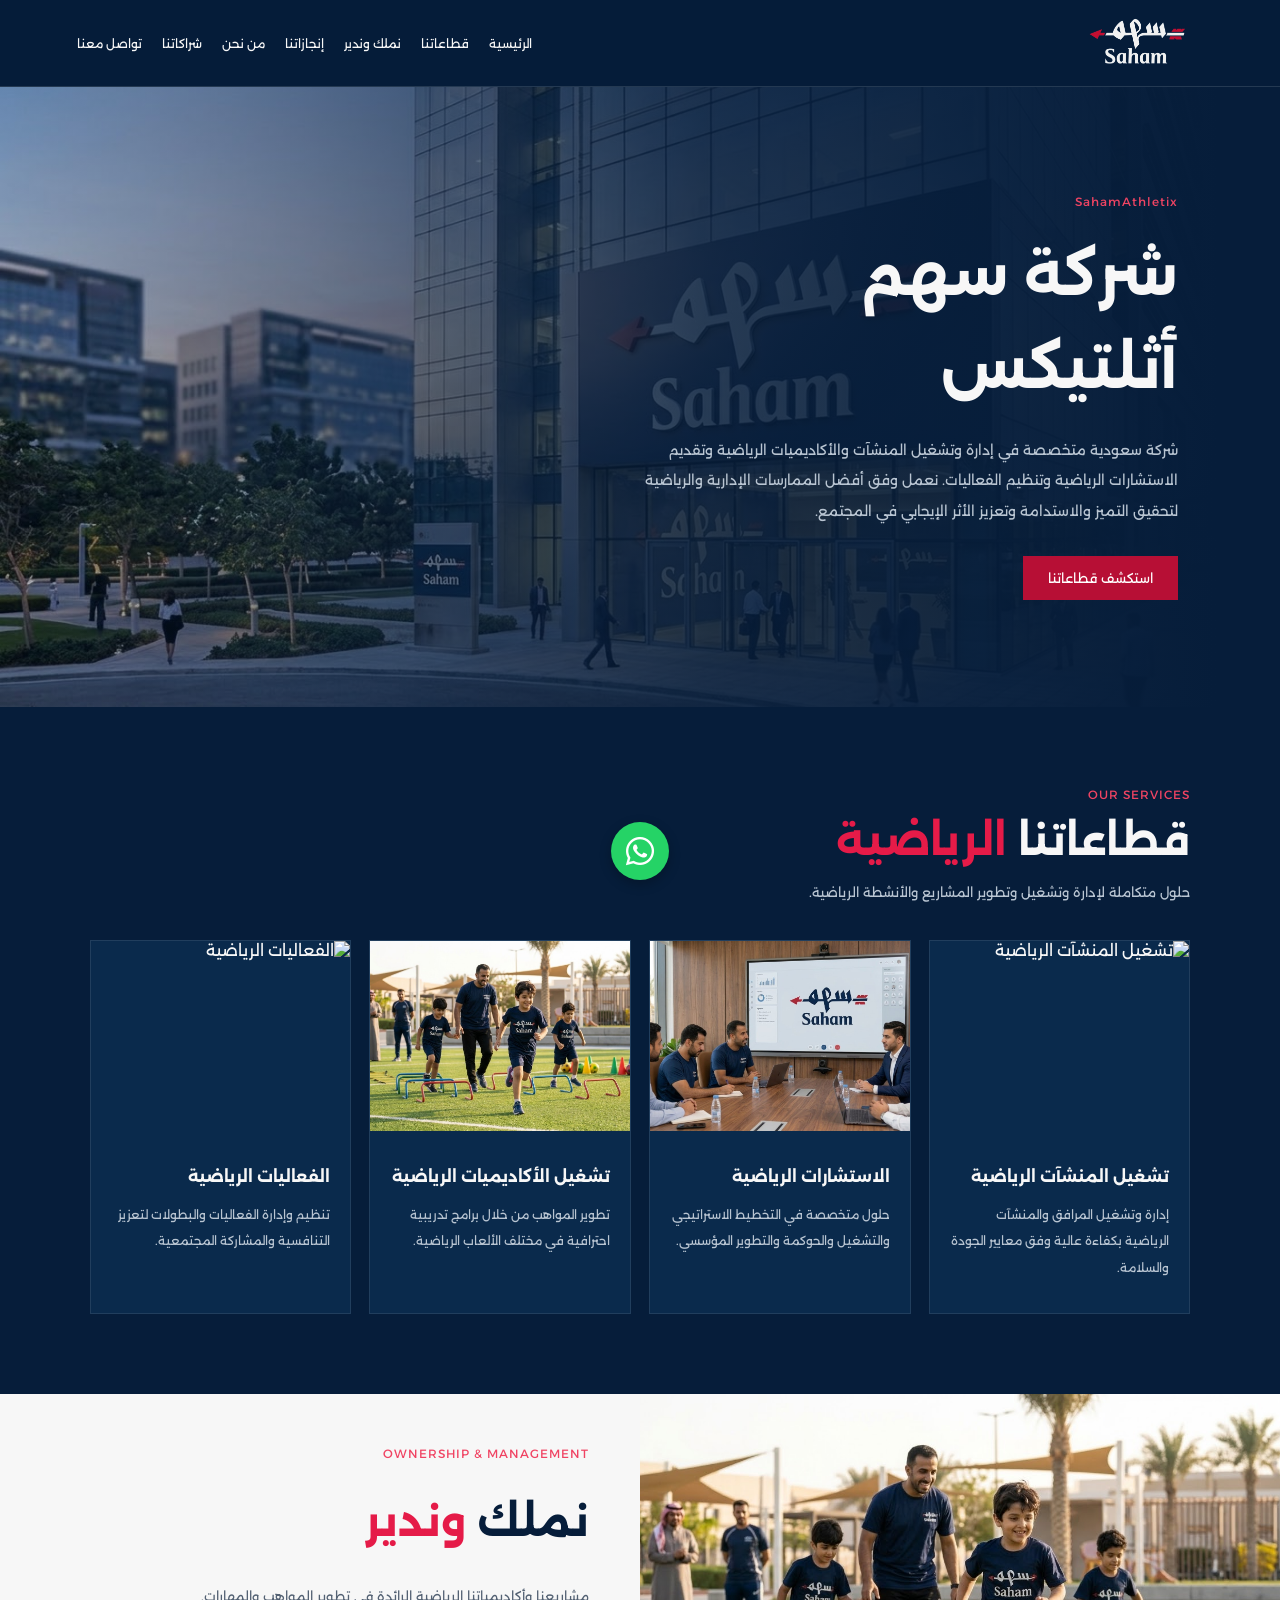
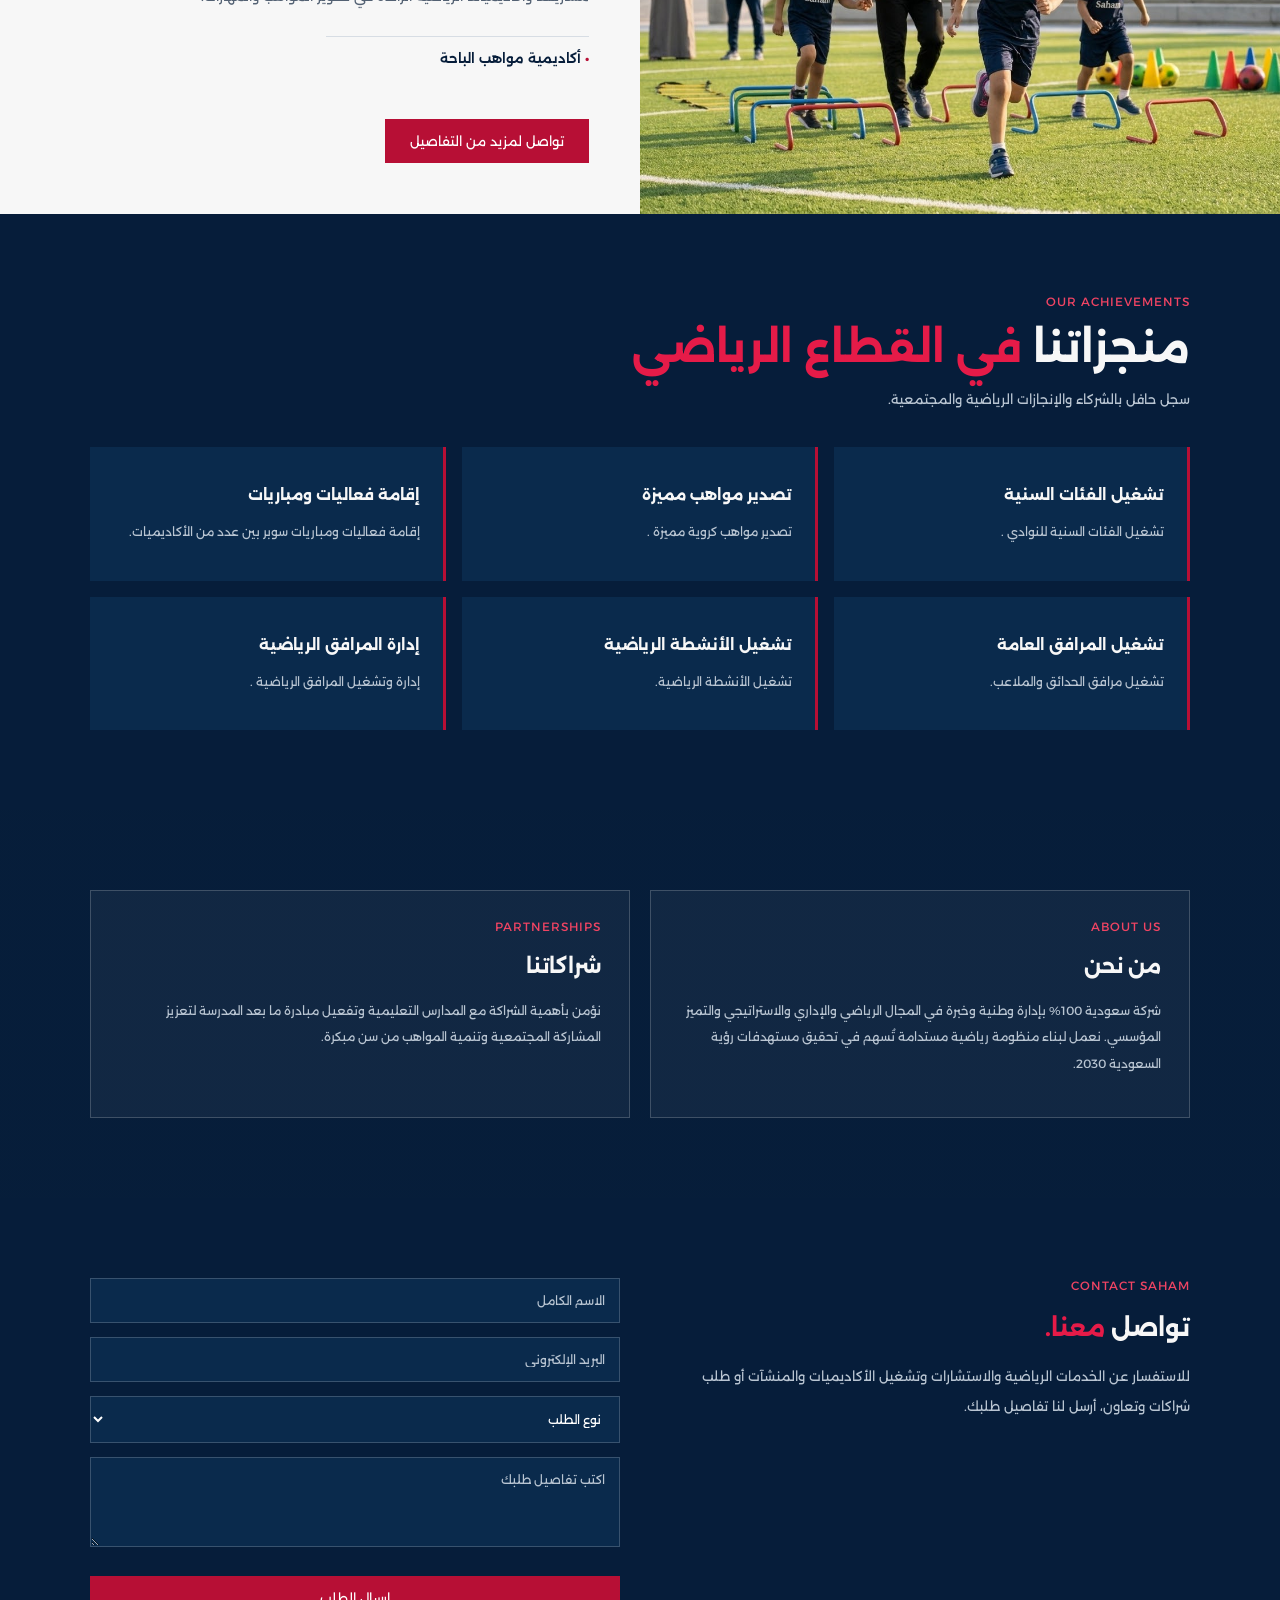
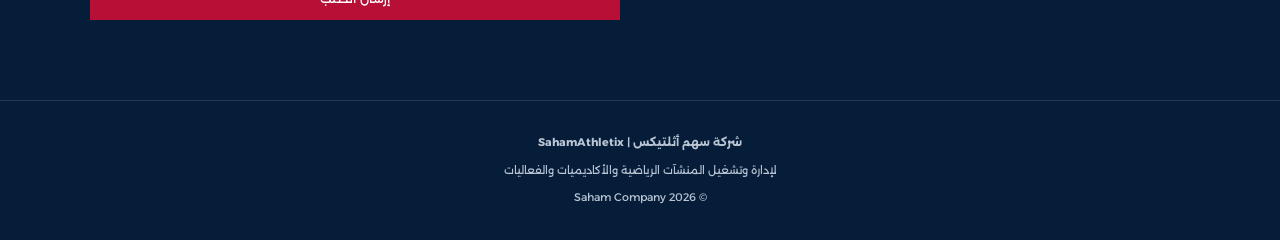
==== index.html @ 8154a392 "Update index.html" ====
<!DOCTYPE html>
<html lang="ar" dir="rtl">
<head>
<meta charset="UTF-8">
<meta name="viewport" content="width=device-width, initial-scale=1.0">
<title>شركة سهم أثلتيكس</title>
<meta name="description" content="شركة سهم أثلتيكس">
<meta property="og:title" content="شركة سهم أثلتيكس">
<meta property="og:description" content="شركة سهم أثلتيكس">
<link rel="preconnect" href="https://fonts.googleapis.com">
<link href="https://fonts.googleapis.com/css2?family=Alexandria:wght@300;400;500;600;700&display=swap" rel="stylesheet">


<style>
:root {
  --navy:#061D3A;
  --navy2:#0A2A4C;
  --burgundy:#B70F35;
  --white:#F7F7F7;
  --gray:#B9C5D2;
}
* {box-sizing:border-box}
html {scroll-behavior:smooth;scroll-padding-top:85px}
body {margin:0;background:var(--navy);color:var(--white);font-family:'Alexandria',sans-serif}
a {text-decoration:none;color:inherit}

header {
  position:sticky;top:0;z-index:100;display:flex;
  justify-content:space-between;align-items:center;
  padding:12px 6%;background:rgba(6,29,58,.96);
  backdrop-filter:blur(15px);border-bottom:1px solid #ffffff20
}
.logo {width:130px;height:58px;object-fit:contain}
nav {display:flex;gap:20px;align-items:center}
nav a {font-size:12px;transition:color .3s}
nav a:hover {color:#E51B48}
.menu {display:none;background:none;color:white;border:1px solid #ffffff40;padding:8px 12px;font-size:20px;cursor:pointer}

.hero {
  min-height:620px;
  display:flex;
  align-items:center;
  overflow:hidden;
  background:
    linear-gradient(270deg,#061D3A 5%,#061D3Ad9 45%,#061D3A40 100%),
    url('IMG_0915.jpeg') center/cover no-repeat;
}


.hero-content {max-width:760px;padding:70px 8%;animation:appear 1s ease both}
.eyebrow {color:#F04463;font-size:12px;letter-spacing:1px}
h1 {font-size:clamp(32px,5vw,58px);line-height:1.6;margin:20px 0}
h1 span,h2 span {color:#E51B48}
.hero p {color:var(--gray);max-width:620px;line-height:2.2;font-size:14px}
.button {display:inline-block;padding:13px 24px;margin-top:15px;background:var(--burgundy);color:white;border:1px solid var(--burgundy);font:inherit;font-size:13px;cursor:pointer;transition:.3s}
.button:hover {background:transparent;transform:translateY(-3px)}

.section {padding:80px 7%;scroll-margin-top:80px}
.section-title {margin-bottom:35px}
.section-title h2 {font-size:clamp(27px,4vw,42px);margin:12px 0}
.section-title p {color:var(--gray);font-size:13px;line-height:2}

.services {display:grid;grid-template-columns:repeat(4,minmax(0,1fr));gap:18px}
.card {background:var(--navy2);border:1px solid #ffffff18;overflow:hidden;transition:.3s}
.card:hover {transform:translateY(-6px);border-color:var(--burgundy)}
.card img {width:100%;height:190px;object-fit:cover;display:block}
.card-content {padding:20px}
.card h3 {font-size:16px}
.card p,.equipment p,.event p {font-size:12px;line-height:2.2;color:var(--gray)}

.academy {display:grid;grid-template-columns:1fr 1fr;background:#F7F7F7;color:var(--navy)}
.academy>img {width:100%;height:100%;min-height:420px;object-fit:cover}
.academy-content {padding:50px 8%;align-self:center}
.academy-content h2 {font-size:clamp(28px,4vw,42px)}
.academy-content p {font-size:13px;line-height:2.2;color:#536173}
.features {display:grid;grid-template-columns:1fr 1fr;gap:12px;margin:25px 0}
.features div {border-top:1px solid #D7DDE4;padding:13px 0;font-size:13px;font-weight:600}
.features b {color:var(--burgundy)}

.equipment-list {display:grid;grid-template-columns:repeat(3,minmax(0,1fr));gap:16px}
.equipment {background:var(--navy2);padding:23px;border-right:3px solid var(--burgundy);transition:.3s}
.equipment:hover {background:#10385E;transform:translateY(-4px)}
.equipment h3 {font-size:15px}

.events {background:linear-gradient(#061D3Ae8,#061D3Ae8),url('https://images.unsplash.com/photo-1521412644187-c49fa049e84d?auto=format&fit=crop&w=1600&q=85') center/cover}
.events-grid {display:grid;grid-template-columns:1fr 1fr;gap:20px}
.event {padding:28px;background:#ffffff0b;border:1px solid #ffffff30}
.event h3 {font-size:20px}

.contact-grid {display:grid;grid-template-columns:1fr 1fr;gap:40px;align-items:start}
.contact-grid p {color:var(--gray);font-size:13px;line-height:2.3}
form {display:grid;gap:14px}

/* تعديل ألوان الإدخال لضمان وضوح الكتابة */
input, select, textarea {
  width:100%;
  padding:14px;
  color:#ffffff !important;
  background:var(--navy2);
  border:1px solid #ffffff30;
  font:inherit;
  font-size:12px;
  border-radius:0;
}
input::placeholder, textarea::placeholder {color:#B9C5D2}
select option {background:var(--navy2);color:white}
textarea {resize:vertical}

footer {padding:28px 6%;text-align:center;border-top:1px solid #ffffff20;color:var(--gray);font-size:11px;line-height:2.5}
.reveal {opacity:0;transform:translateY(20px);transition:opacity .7s,transform .7s}
.reveal.visible {opacity:1;transform:translateY(0)}

@keyframes appear {from{opacity:0;transform:translateY(25px)}to{opacity:1;transform:translateY(0)}}
@media(max-width:950px) {
  nav {gap:10px}
  nav a {font-size:10px}
  .services {grid-template-columns:repeat(2,minmax(0,1fr))}
  .equipment-list {grid-template-columns:repeat(2,minmax(0,1fr))}
}
@media(max-width:650px) {
  header {padding:10px 5%}
  .logo {width:105px;height:48px}
  .menu {display:block}
  nav {display:none;position:absolute;top:100%;right:0;left:0;padding:18px 5%;background:var(--navy);flex-direction:column;align-items:stretch}
  nav.open {display:flex}
  nav a {font-size:13px;padding:8px}
  .hero {min-height:560px;background-position:40% center}
  .hero-content {padding:55px 6%}
  .section {padding:55px 5%}
  .services {gap:10px}
  .card img {height:130px}
  .card-content {padding:12px}
  .card h3 {font-size:13px}
  .card p {font-size:11px}
  .academy,.contact-grid,.events-grid {grid-template-columns:1fr}
  .academy>img {min-height:260px;max-height:330px}
  .academy-content {padding:30px 6%}
  .equipment-list {grid-template-columns:1fr}
}
@media(prefers-reduced-motion:reduce) {
  *,*::before,*::after {animation:none!important;transition:none!important;scroll-behavior:auto!important}
  .reveal {opacity:1;transform:none}
}
</style>
<title>سهم الرياضية | أكاديميات، استشارات، نوادي وحوكمة</title>
<meta name="description" content="موقع سهم الرياضية المتخصص في الأكاديميات الرياضية، تقديم الاستشارات، إدارة النوادي، وبرامج الحوكمة." />
<meta name="keywords" content="سهم الرياضية, أكاديميات رياضية, استشارات, نوادي, حوكمة" />
<meta name="google-site-verification" content="nt1j3Ny13d3YA3J4oH9HvicVPRZN2XJMFR5cULVOZG4" />
</head>
<body>



<header>
  <a href="#home">
    <img class="logo" src="سههم.png" alt="شعار سهم">
  </a>
  <button class="menu" id="menuButton" aria-label="فتح القائمة" aria-expanded="false">☰</button>
  <nav id="navigation">
    <a href="#home">الرئيسية</a>
    <a href="#sectors">قطاعاتنا</a>
    <a href="#ownership">نملك وندير</a>
    <a href="#achievements">إنجازاتنا</a>
    <a href="#about">من نحن</a>
    <a href="#partnerships">شراكاتنا</a>
    <a href="#contact">تواصل معنا</a>
  </nav>
</header>

<main>
<section class="hero" id="home">
  <div class="hero-content">
    <div class="eyebrow">  SahamAthletix</div>
    <h1>  شركة سهم أثلتيكس<br><span>  </span></h1>
    <p>شركة سعودية متخصصة في إدارة وتشغيل المنشآت والأكاديميات الرياضية وتقديم الاستشارات الرياضية وتنظيم الفعاليات. نعمل وفق أفضل الممارسات الإدارية والرياضية لتحقيق التميز والاستدامة وتعزيز الأثر الإيجابي في المجتمع.</p>
    <a class="button" href="#sectors">استكشف قطاعاتنا</a>
  </div>
</section>

<section class="section" id="sectors">
  <div class="section-title reveal">
    <div class="eyebrow">OUR SERVICES</div>
    <h2>قطاعاتنا <span>الرياضية</span></h2>
    <p>حلول متكاملة لإدارة وتشغيل وتطوير المشاريع والأنشطة الرياضية.</p>
  </div>
  <div class="services">
    <article class="card reveal">
      <img src="https://images.unsplash.com/photo-1497366754035-f200968a6e72?auto=format&fit=crop&w=700&q=80" alt="تشغيل المنشآت الرياضية" loading="lazy">
      <div class="card-content"><h3>تشغيل المنشآت الرياضية</h3><p>إدارة وتشغيل المرافق والمنشآت الرياضية بكفاءة عالية وفق معايير الجودة والسلامة.</p></div>
    </article>
    <article class="card reveal">
      <img src="IMG_0932.jpeg" alt="الاستشارات الرياضية" loading="lazy">
      <div class="card-content"><h3>الاستشارات الرياضية</h3><p>حلول متخصصة في التخطيط الاستراتيجي والتشغيل والحوكمة والتطوير المؤسسي.</p></div>
    </article>
    <article class="card reveal">
      <img src="IMG_0931.jpeg" alt="الأكاديميات الرياضية" loading="lazy">
      <div class="card-content"><h3>تشغيل الأكاديميات الرياضية</h3><p>تطوير المواهب من خلال برامج تدريبية احترافية في مختلف الألعاب الرياضية.</p></div>
    </article>
    <article class="card reveal">
      <img src="https://images.unsplash.com/photo-1521412644187-c49fa049e84d?auto=format&fit=crop&w=700&q=80" alt="الفعاليات الرياضية" loading="lazy">
      <div class="card-content"><h3>الفعاليات الرياضية</h3><p>تنظيم وإدارة الفعاليات والبطولات لتعزيز التنافسية والمشاركة المجتمعية.</p></div>
    </article>
  </div>
</section>

<section class="academy" id="ownership">
  <img src="IMG_0931.jpeg" alt="الأكاديميات الرياضية" loading="lazy">
  <div class="academy-content reveal">
    <div class="eyebrow">OWNERSHIP & MANAGEMENT</div>
    <h2>نملك <span>وندير</span></h2>
    <p>مشاريعنا وأكاديمياتنا الرياضية الرائدة في تطوير المواهب والمهارات.</p>
    <div class="features">
      <div><b>•</b> أكاديمية مواهب الباحة</div>
    </div>
    <a class="button" href="#contact">تواصل لمزيد من التفاصيل</a>
  </div>
</section>

<section class="section" id="achievements">
  <div class="section-title reveal">
    <div class="eyebrow">OUR ACHIEVEMENTS</div>
    <h2>منجزاتنا <span>في القطاع الرياضي</span></h2>
    <p>سجل حافل بالشركاء والإنجازات الرياضية والمجتمعية.</p>
  </div>
  <div class="equipment-list">
    <article class="equipment reveal"><h3>تشغيل الفئات السنية</h3><p>تشغيل الفئات السنية للنوادي .</p></article>
    <article class="equipment reveal"><h3>تصدير مواهب مميزة</h3><p>تصدير مواهب كروية مميزة .</p></article>
    <article class="equipment reveal"><h3>إقامة فعاليات ومباريات</h3><p>إقامة فعاليات ومباريات سوبر بين عدد من الأكاديميات.</p></article>
    <article class="equipment reveal"><h3>تشغيل المرافق العامة</h3><p>تشغيل مرافق الحدائق والملاعب.</p></article>
    <article class="equipment reveal"><h3>تشغيل الأنشطة الرياضية</h3><p>تشغيل الأنشطة الرياضية.</p></article>
    <article class="equipment reveal"><h3>إدارة المرافق الرياضية</h3><p>إدارة وتشغيل المرافق الرياضية .</p></article>
  </div>
</section>

<section class="section events" id="about">
  <div class="events-grid">
    <article class="event reveal">
      <div class="eyebrow">ABOUT US</div>
      <h3>من نحن</h3>
      <p>شركة سعودية 100% بإدارة وطنية وخبرة في المجال الرياضي والإداري والاستراتيجي والتميز المؤسسي. نعمل لبناء منظومة رياضية مستدامة تُسهم في تحقيق مستهدفات رؤية السعودية 2030.</p>
    </article>
    <article class="event reveal" id="partnerships">
      <div class="eyebrow">PARTNERSHIPS</div>
      <h3>شراكاتنا</h3>
      <p>نؤمن بأهمية الشراكة مع المدارس التعليمية وتفعيل مبادرة ما بعد المدرسة لتعزيز المشاركة المجتمعية وتنمية المواهب من سن مبكرة.</p>
    </article>
  </div>
</section>

<section class="section" id="contact">
  <div class="contact-grid">
    <div class="reveal">
      <div class="eyebrow">CONTACT SAHAM</div>
      <h2>تواصل <span>معنا.</span></h2>
      <p>للاستفسار عن الخدمات الرياضية والاستشارات وتشغيل الأكاديميات والمنشآت أو طلب شراكات وتعاون، أرسل لنا تفاصيل طلبك.</p>
    </div>
    
    <!-- النموذج المعدل المربوط مباشرة -->
<form id="contact-form">
  <!-- مفتاح Access Key الخاص بك -->
  <input type="hidden" name="access_key" value="4f31ae99-1d38-44b8-85e6-d3059043dc64">

  <!-- إعدادات عنوان الرسالة والحماية من البوتات -->
  <input type="hidden" name="subject" value="طلب جديد من موقع شركة سهم">
  <input type="checkbox" name="botcheck" class="hidden" style="display: none;">

  <!-- حقول البيانات -->
  <input type="text" name="الاسم الكامل" placeholder="الاسم الكامل" required>
  <input type="email" name="البريد الإلكتروني" placeholder="البريد الإلكتروني" required>
  
  <select name="نوع الطلب" required>
    <option value="">نوع الطلب</option>
    <option value="تشغيل منشأة رياضية">تشغيل منشأة رياضية</option>
    <option value="استشارات رياضية">استشارات رياضية</option>
    <option value="تشغيل أكاديمية رياضية">تشغيل أكاديمية رياضية</option>
    <option value="تنظيم فعالية رياضية">تنظيم فعالية رياضية</option>
    <option value="شراكة أو تعاون">شراكة أو تعاون</option>
    <option value="استفسار آخر">استفسار آخر</option>
  </select>

  <textarea name="تفاصيل الطلب" rows="4" placeholder="اكتب تفاصيل طلبك"></textarea>
  <button class="button" type="submit">إرسال الطلب</button>
</form>

  </div>
</section>
</main>

<footer>
  <strong>شركة سهم أثلتيكس | SahamAthletix</strong>
  <div>لإدارة وتشغيل المنشآت الرياضية والأكاديميات والفعاليات</div>
  <div>© <span id="year"></span> Saham Company</div>
</footer>

<script>
const menuButton = document.getElementById('menuButton');
const navigation = document.getElementById('navigation');

menuButton.addEventListener('click', () => {
  const isOpen = navigation.classList.toggle('open');
  menuButton.setAttribute('aria-expanded', String(isOpen));
});

navigation.querySelectorAll('a').forEach(link => {
  link.addEventListener('click', () => {
    navigation.classList.remove('open');
    menuButton.setAttribute('aria-expanded', 'false');
  });
});

const observer = new IntersectionObserver(entries => {
  entries.forEach(entry => {
    if (entry.isIntersecting) {
      entry.target.classList.add('visible');
      observer.unobserve(entry.target);
    }
  });
}, {threshold: 0.12});

document.querySelectorAll('.reveal').forEach(element => observer.observe(element));
document.getElementById('year').textContent = new Date().getFullYear();
</script>

</body>
</html>
<!-- زر واتساب العائم -->
<link rel="stylesheet" href="https://cdnjs.cloudflare.com/ajax/libs/font-awesome/6.4.0/css/all.min.css">

<a href="https://wa.me/966547802579"
   target="_blank"
   rel="noopener noreferrer"
   aria-label="تواصل معنا عبر واتساب"
   style="position:fixed;bottom:20px;left:50%;transform:translateX(-50%);background:#25D366;color:white;width:58px;height:58px;border-radius:50%;display:flex;align-items:center;justify-content:center;font-size:32px;text-decoration:none;box-shadow:0 4px 12px rgba(0,0,0,0.25);z-index:9999;">
  <i class="fa-brands fa-whatsapp"></i>
</a>

</a>

<!-- منع انتقال الموقع عند إرسال النموذج -->
<script>
document.getElementById("contact-form").addEventListener("submit", async function(e) {
  e.preventDefault();

  const form = this;
  const button = form.querySelector('button[type="submit"]');
  button.disabled = true;
  button.textContent = "جارٍ الإرسال...";

  try {
    const response = await fetch("https://api.web3forms.com/submit", {
      method: "POST",
      body: new FormData(form)
    });

    const result = await response.json();

    if (response.ok && result.success) {
      alert("تم إرسال طلبك بنجاح!");
      form.reset();
    } else {
      alert("تعذر إرسال الطلب. حاولي مرة أخرى.");
    }
  } catch (error) {
    alert("حدث خطأ في الاتصال. حاولي مرة أخرى.");
  } finally {
    button.disabled = false;
    button.textContent = "إرسال الطلب";
  }
});
</script>

</body>
</html>
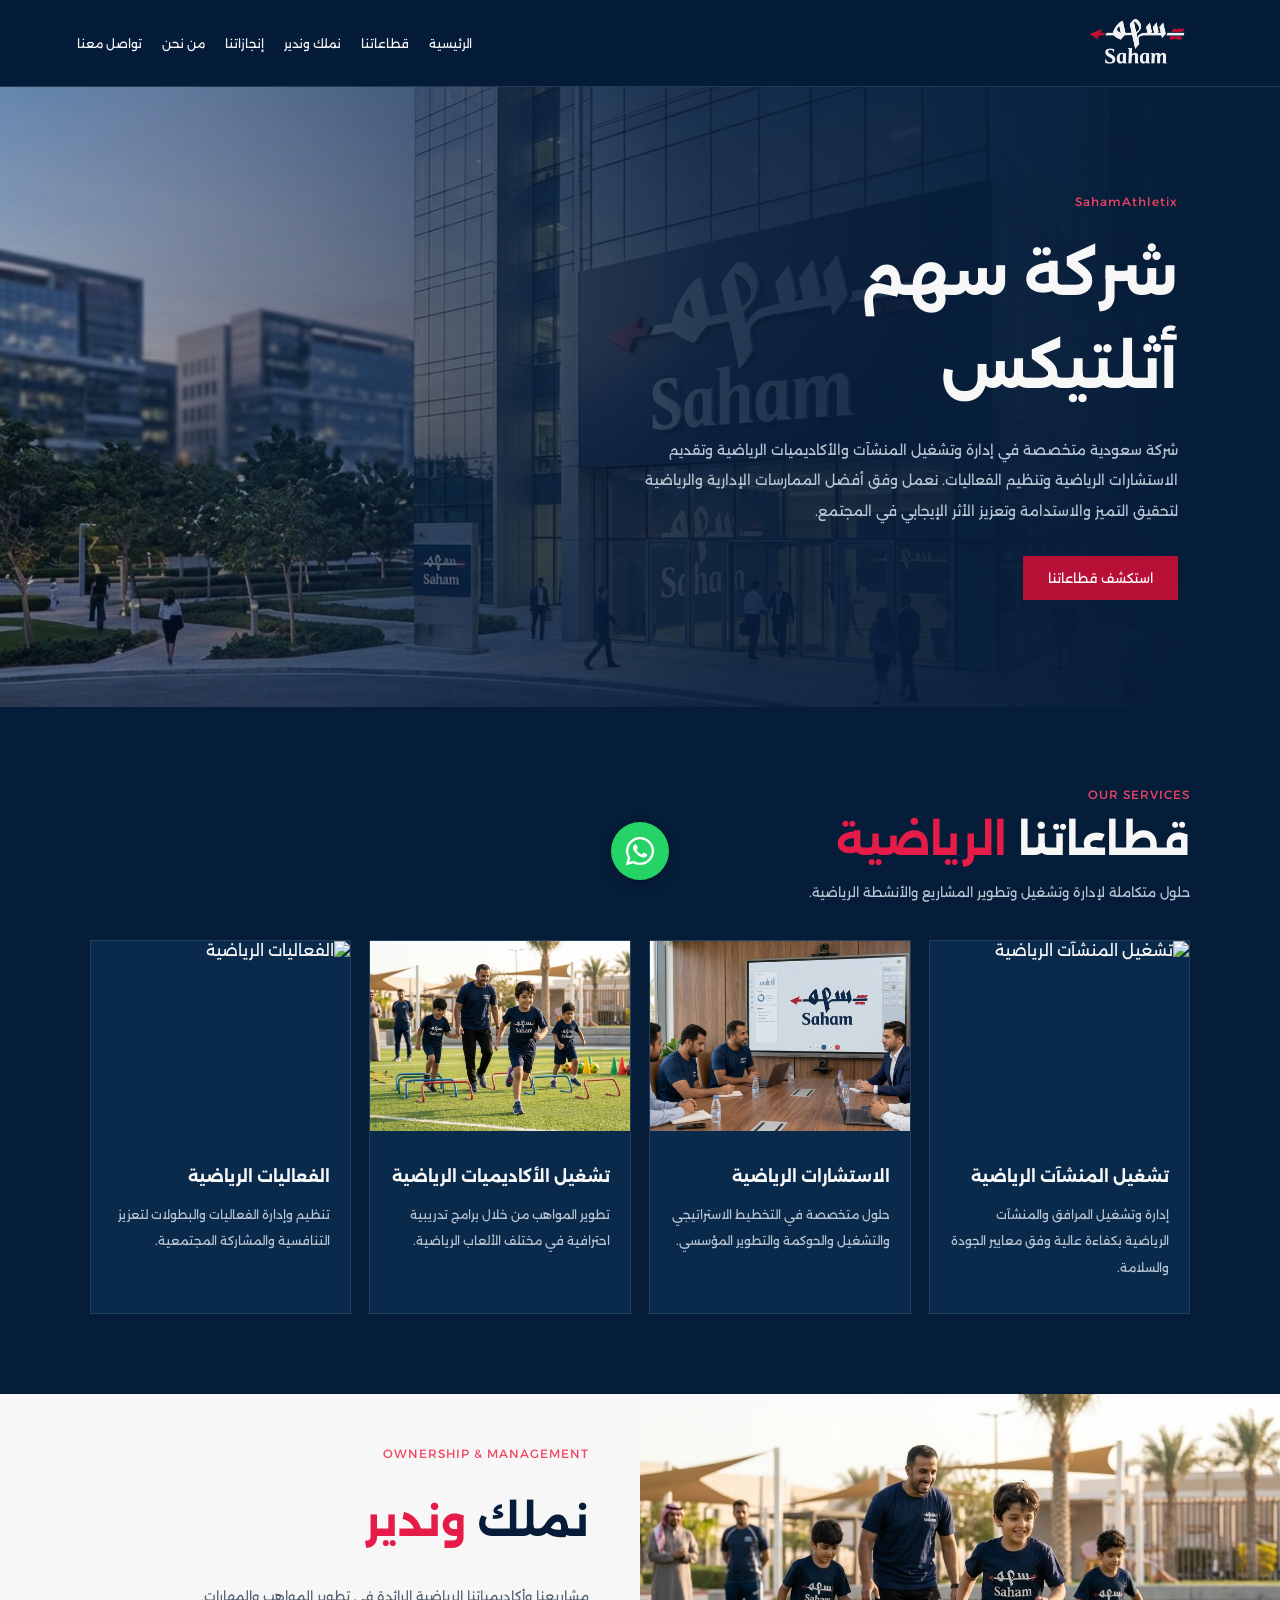
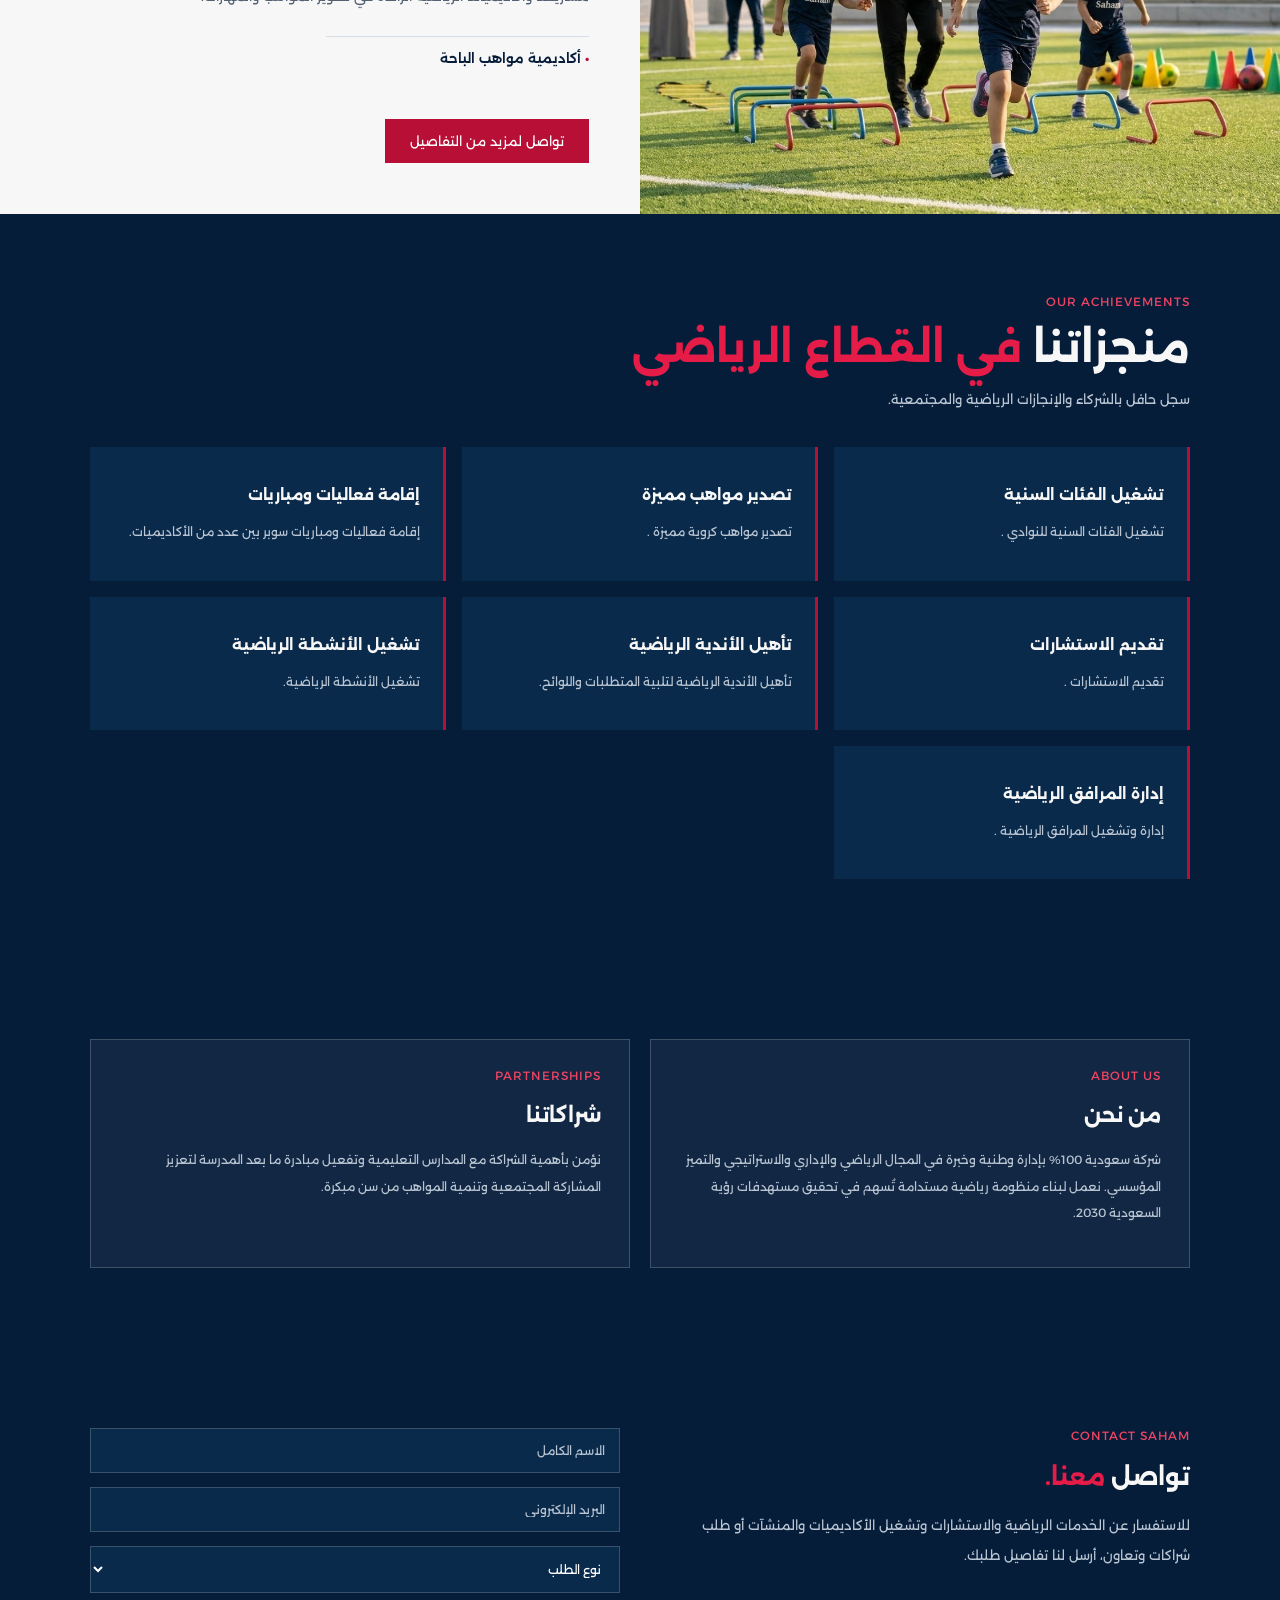
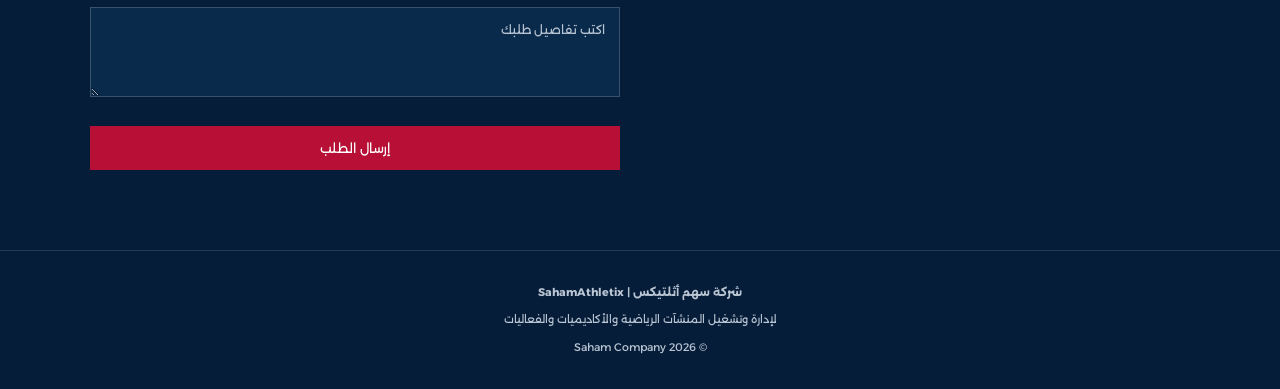
==== commit e54abfc5: "Update index.html" ====
--- a/index.html
+++ b/index.html
@@ -162,7 +162,6 @@
     <a href="#ownership">نملك وندير</a>
     <a href="#achievements">إنجازاتنا</a>
     <a href="#about">من نحن</a>
-    <a href="#partnerships">شراكاتنا</a>
     <a href="#contact">تواصل معنا</a>
   </nav>
 </header>
@@ -197,7 +196,7 @@
       <div class="card-content"><h3>تشغيل الأكاديميات الرياضية</h3><p>تطوير المواهب من خلال برامج تدريبية احترافية في مختلف الألعاب الرياضية.</p></div>
     </article>
     <article class="card reveal">
-      <img src="https://images.unsplash.com/photo-1521412644187-c49fa049e84d?auto=format&fit=crop&w=700&q=80" alt="الفعاليات الرياضية" loading="lazy">
+      <img src="IMG_0942.png" alt="الفعاليات الرياضية" loading="lazy">
       <div class="card-content"><h3>الفعاليات الرياضية</h3><p>تنظيم وإدارة الفعاليات والبطولات لتعزيز التنافسية والمشاركة المجتمعية.</p></div>
     </article>
   </div>
@@ -226,7 +225,8 @@
     <article class="equipment reveal"><h3>تشغيل الفئات السنية</h3><p>تشغيل الفئات السنية للنوادي .</p></article>
     <article class="equipment reveal"><h3>تصدير مواهب مميزة</h3><p>تصدير مواهب كروية مميزة .</p></article>
     <article class="equipment reveal"><h3>إقامة فعاليات ومباريات</h3><p>إقامة فعاليات ومباريات سوبر بين عدد من الأكاديميات.</p></article>
-    <article class="equipment reveal"><h3>تشغيل المرافق العامة</h3><p>تشغيل مرافق الحدائق والملاعب.</p></article>
+    <article class="equipment reveal"><h3>تقديم الاستشارات </h3><p>تقديم الاستشارات .</p></article>
+        <article class="equipment reveal"><h3> تأهيل الأندية الرياضية </h3><p>   تأهيل الأندية الرياضية لتلبية المتطلبات واللوائح.</p></article>
     <article class="equipment reveal"><h3>تشغيل الأنشطة الرياضية</h3><p>تشغيل الأنشطة الرياضية.</p></article>
     <article class="equipment reveal"><h3>إدارة المرافق الرياضية</h3><p>إدارة وتشغيل المرافق الرياضية .</p></article>
   </div>
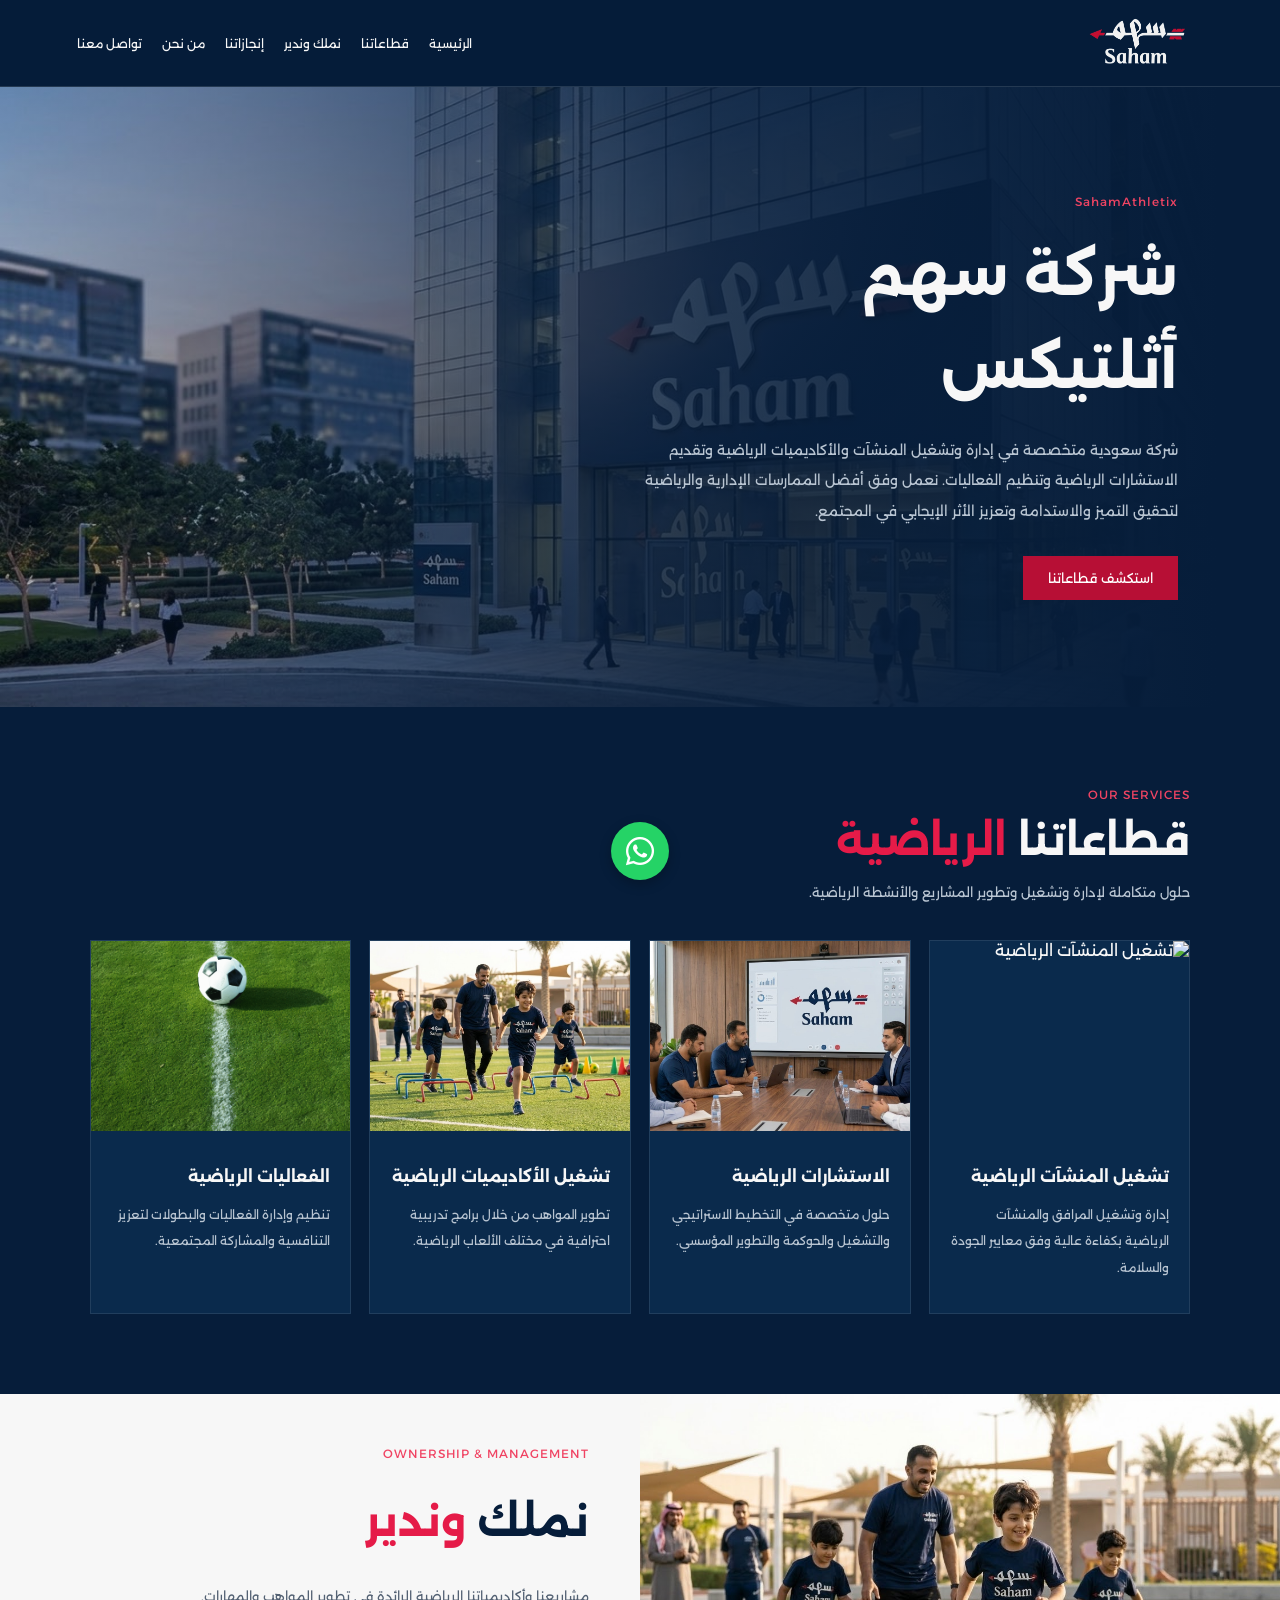
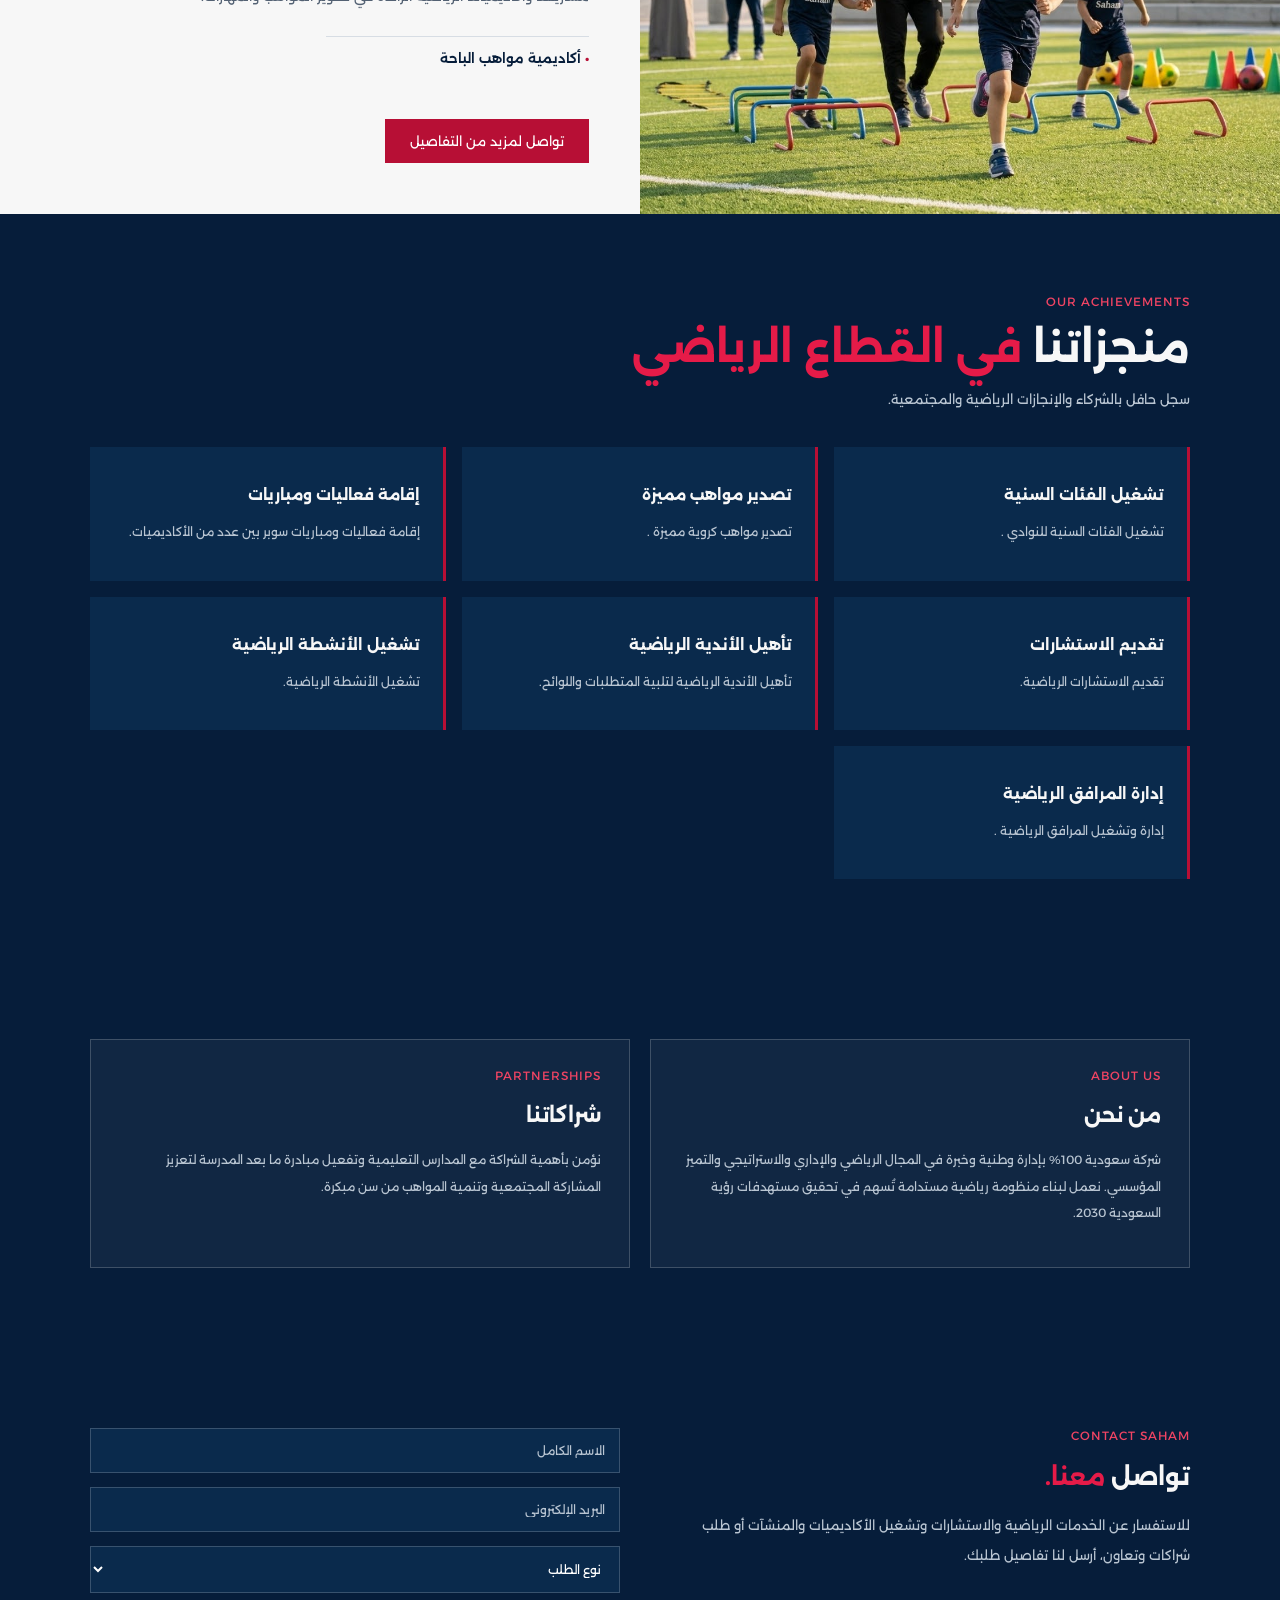
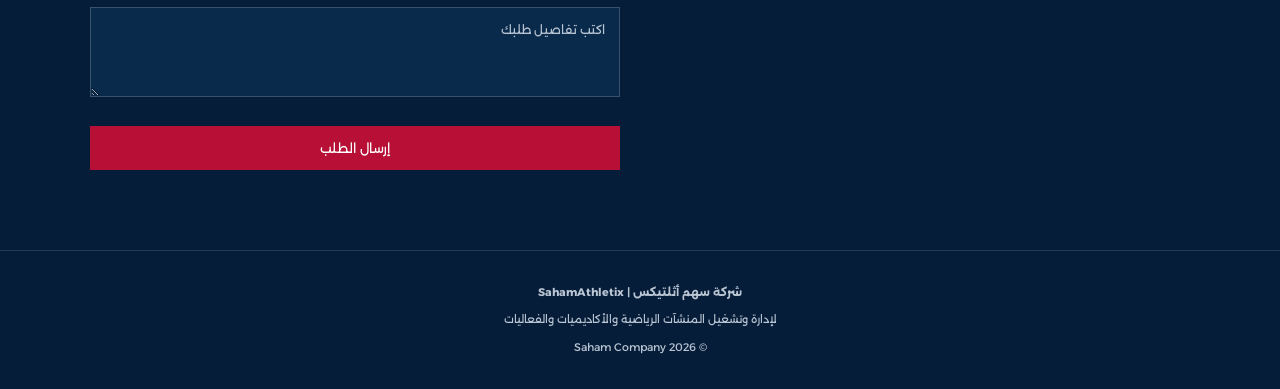
==== commit 13b2d09f: "Update index.html" ====
--- a/index.html
+++ b/index.html
@@ -225,7 +225,7 @@
     <article class="equipment reveal"><h3>تشغيل الفئات السنية</h3><p>تشغيل الفئات السنية للنوادي .</p></article>
     <article class="equipment reveal"><h3>تصدير مواهب مميزة</h3><p>تصدير مواهب كروية مميزة .</p></article>
     <article class="equipment reveal"><h3>إقامة فعاليات ومباريات</h3><p>إقامة فعاليات ومباريات سوبر بين عدد من الأكاديميات.</p></article>
-    <article class="equipment reveal"><h3>تقديم الاستشارات </h3><p>تقديم الاستشارات .</p></article>
+    <article class="equipment reveal"><h3>تقديم الاستشارات </h3><p>تقديم الاستشارات الرياضية.</p></article>
         <article class="equipment reveal"><h3> تأهيل الأندية الرياضية </h3><p>   تأهيل الأندية الرياضية لتلبية المتطلبات واللوائح.</p></article>
     <article class="equipment reveal"><h3>تشغيل الأنشطة الرياضية</h3><p>تشغيل الأنشطة الرياضية.</p></article>
     <article class="equipment reveal"><h3>إدارة المرافق الرياضية</h3><p>إدارة وتشغيل المرافق الرياضية .</p></article>
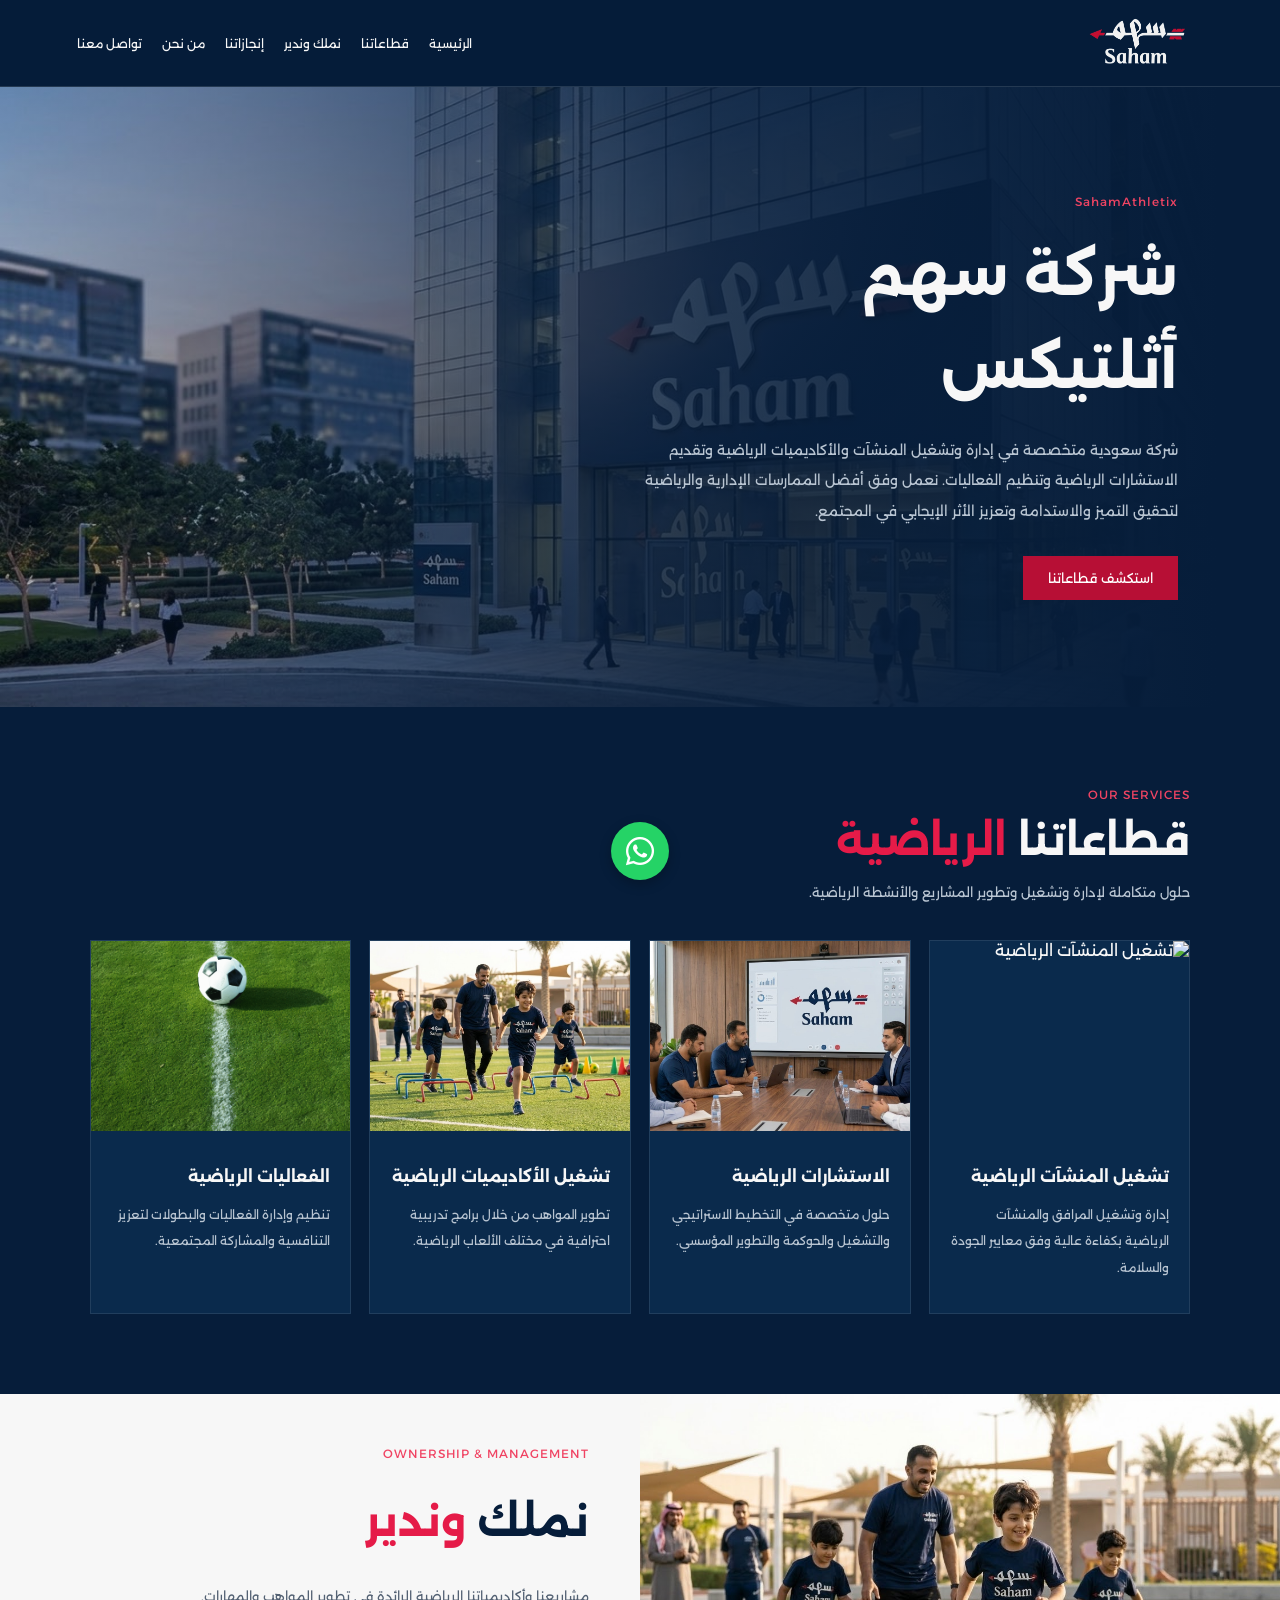
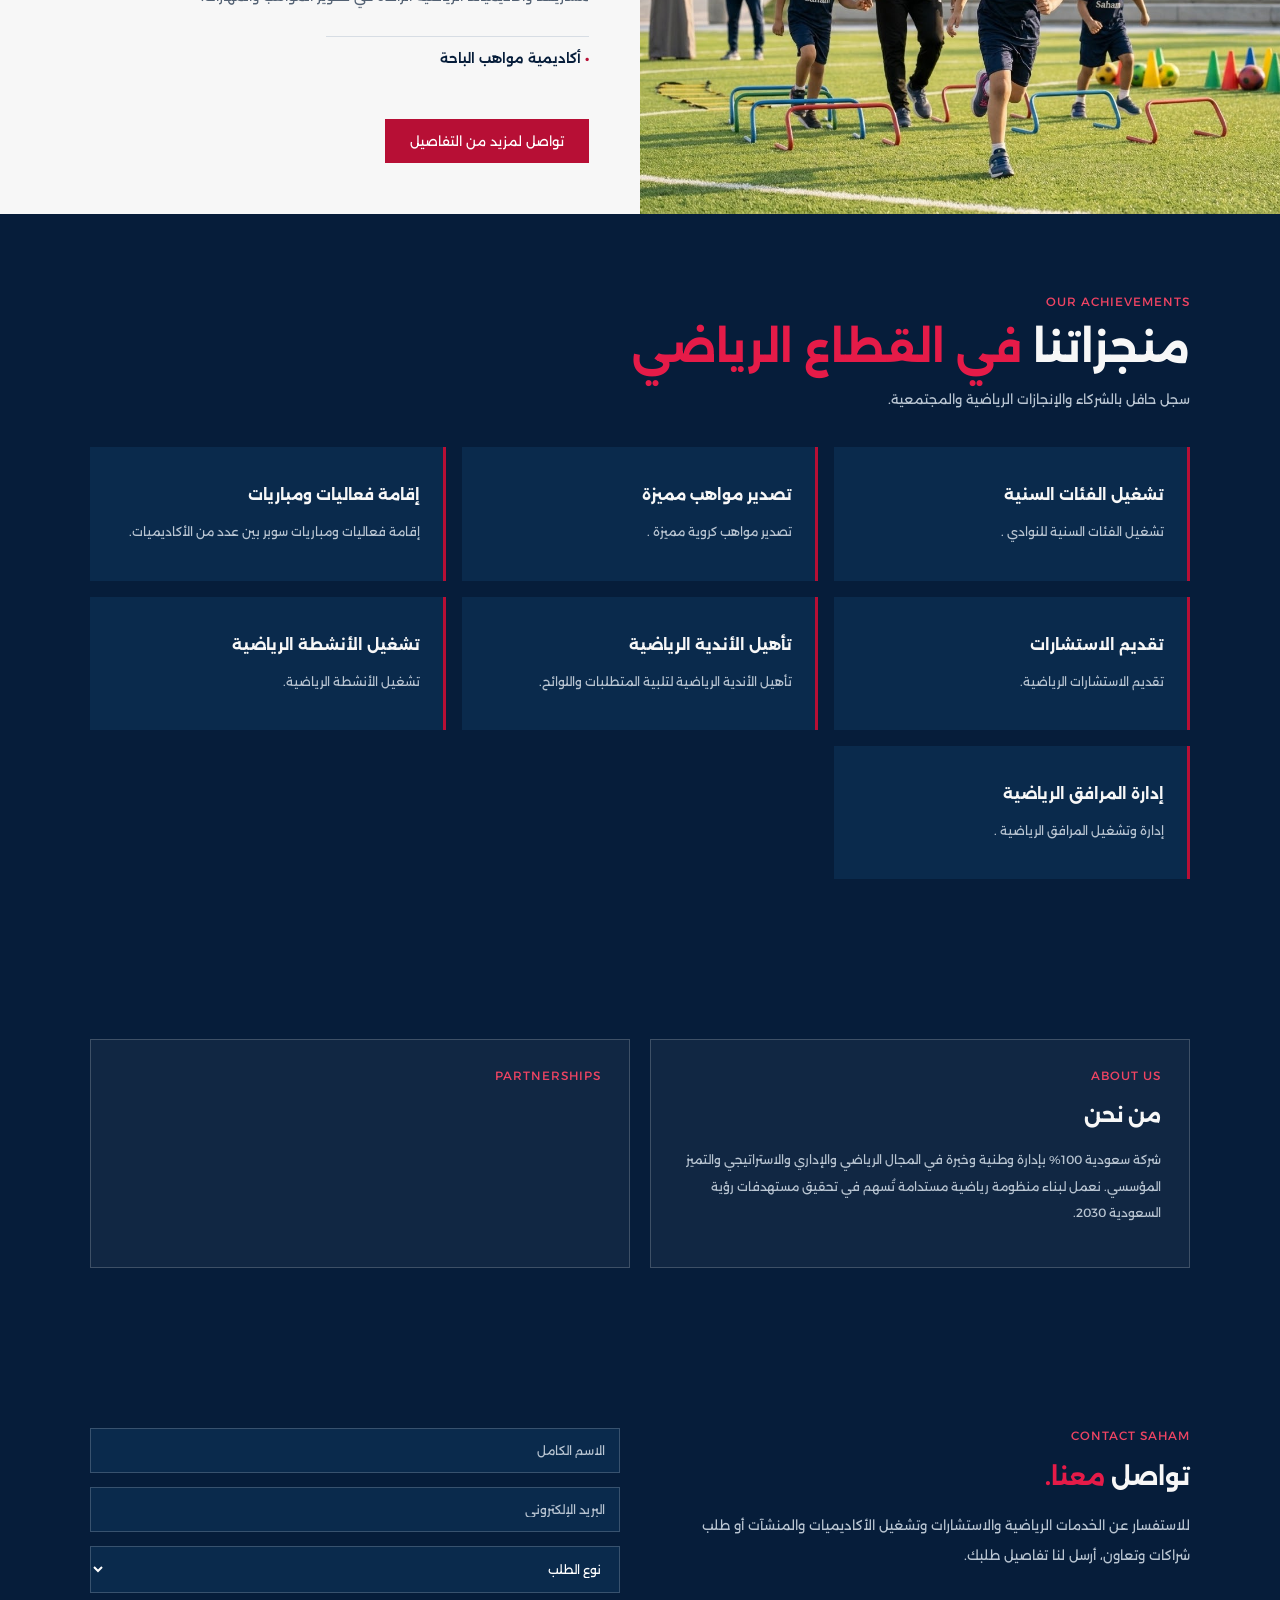
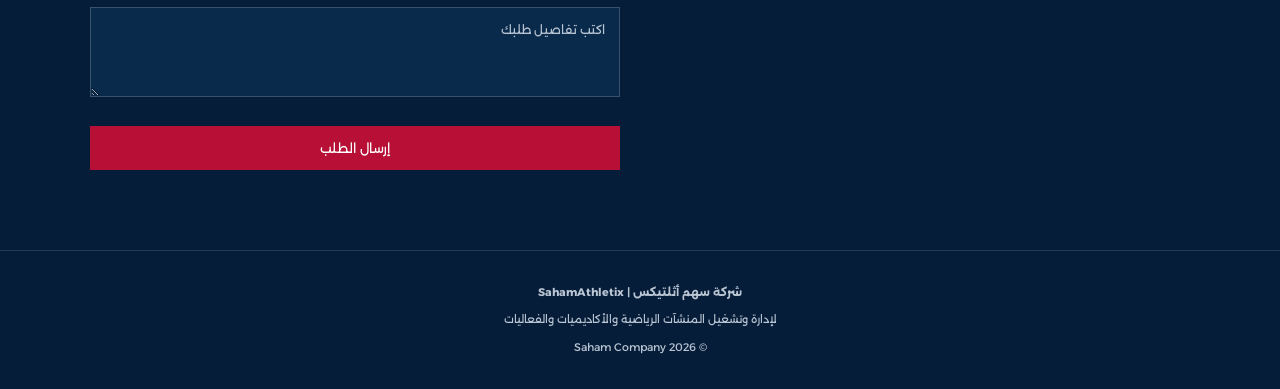
==== commit 1e8c89a3: "Update index.html" ====
--- a/index.html
+++ b/index.html
@@ -240,11 +240,7 @@
       <p>شركة سعودية 100% بإدارة وطنية وخبرة في المجال الرياضي والإداري والاستراتيجي والتميز المؤسسي. نعمل لبناء منظومة رياضية مستدامة تُسهم في تحقيق مستهدفات رؤية السعودية 2030.</p>
     </article>
     <article class="event reveal" id="partnerships">
-      <div class="eyebrow">PARTNERSHIPS</div>
-      <h3>شراكاتنا</h3>
-      <p>نؤمن بأهمية الشراكة مع المدارس التعليمية وتفعيل مبادرة ما بعد المدرسة لتعزيز المشاركة المجتمعية وتنمية المواهب من سن مبكرة.</p>
-    </article>
-  </div>
+     <div class="eyebrow">PARTNERSHIPS</div>
 </section>
 
 <section class="section" id="contact">
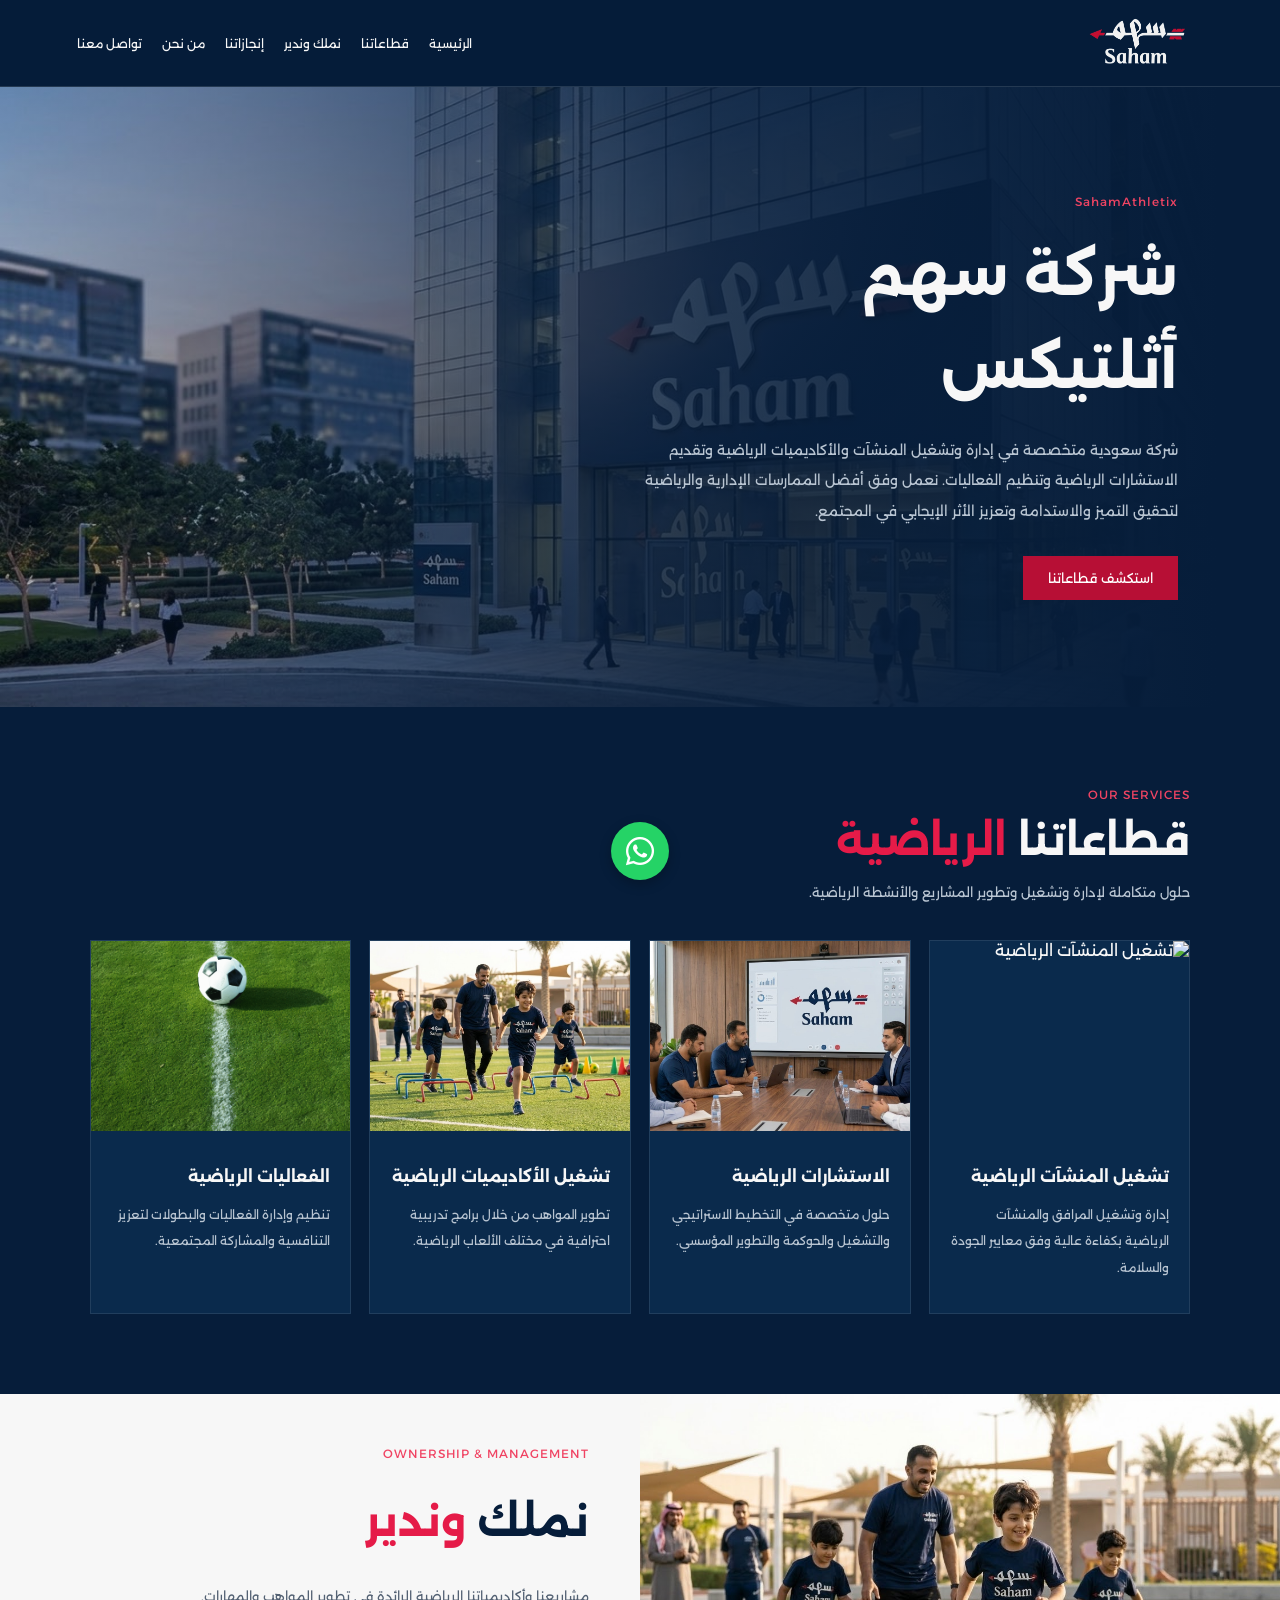
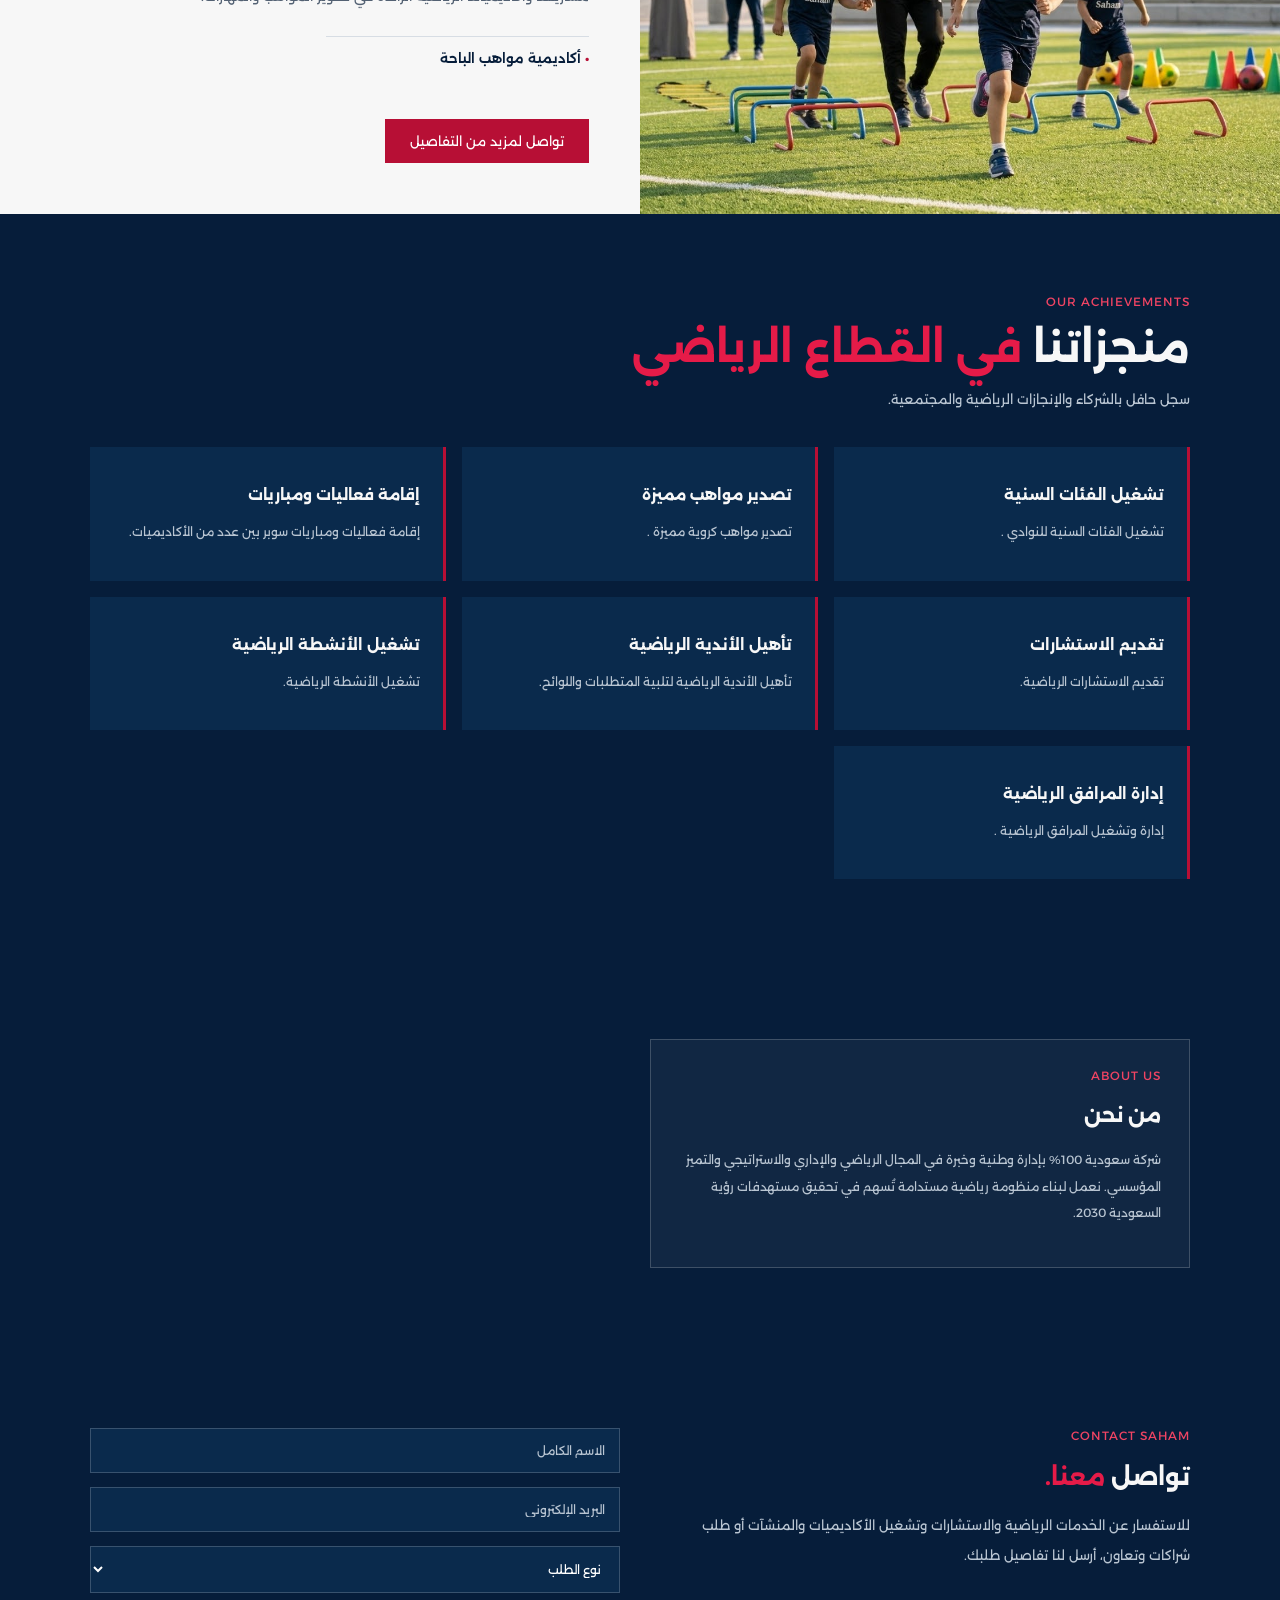
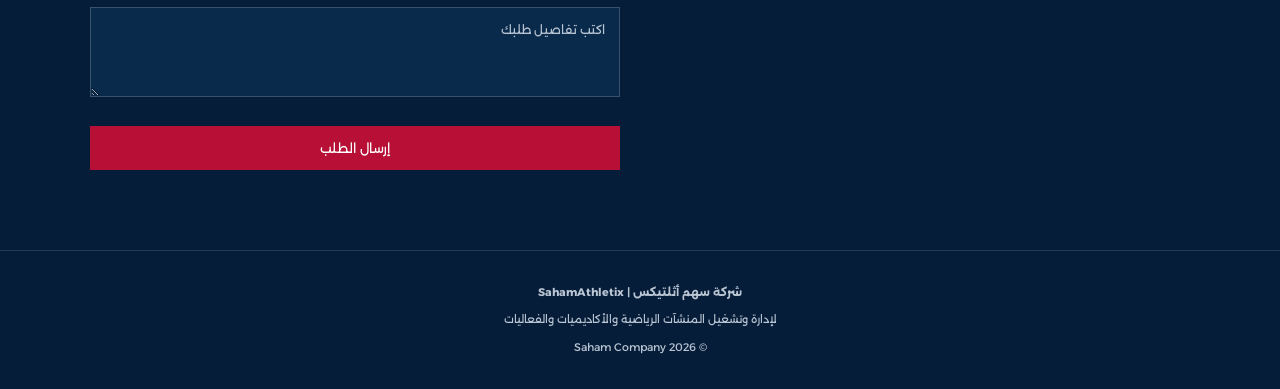
==== commit 2af1cec0: "Update index.html" ====
--- a/index.html
+++ b/index.html
@@ -238,9 +238,7 @@
       <div class="eyebrow">ABOUT US</div>
       <h3>من نحن</h3>
       <p>شركة سعودية 100% بإدارة وطنية وخبرة في المجال الرياضي والإداري والاستراتيجي والتميز المؤسسي. نعمل لبناء منظومة رياضية مستدامة تُسهم في تحقيق مستهدفات رؤية السعودية 2030.</p>
-    </article>
-    <article class="event reveal" id="partnerships">
-     <div class="eyebrow">PARTNERSHIPS</div>
+  
 </section>
 
 <section class="section" id="contact">
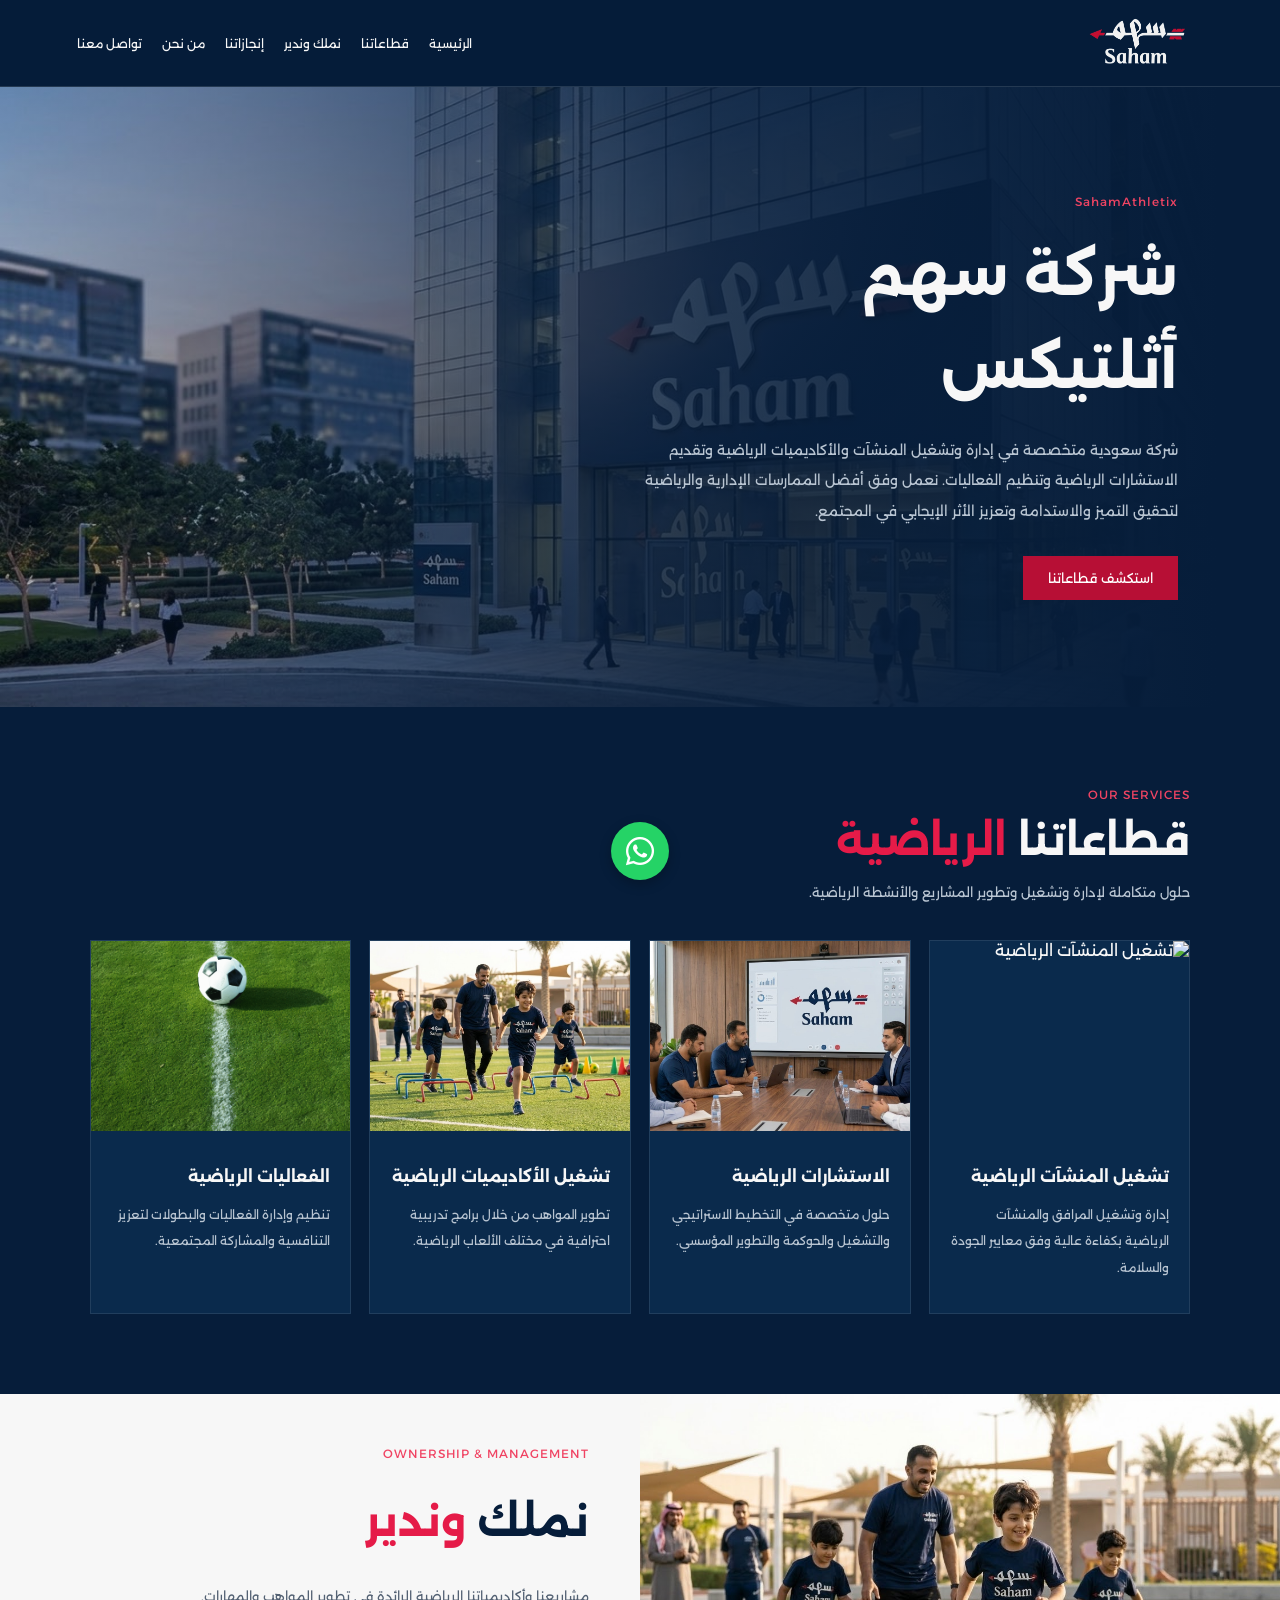
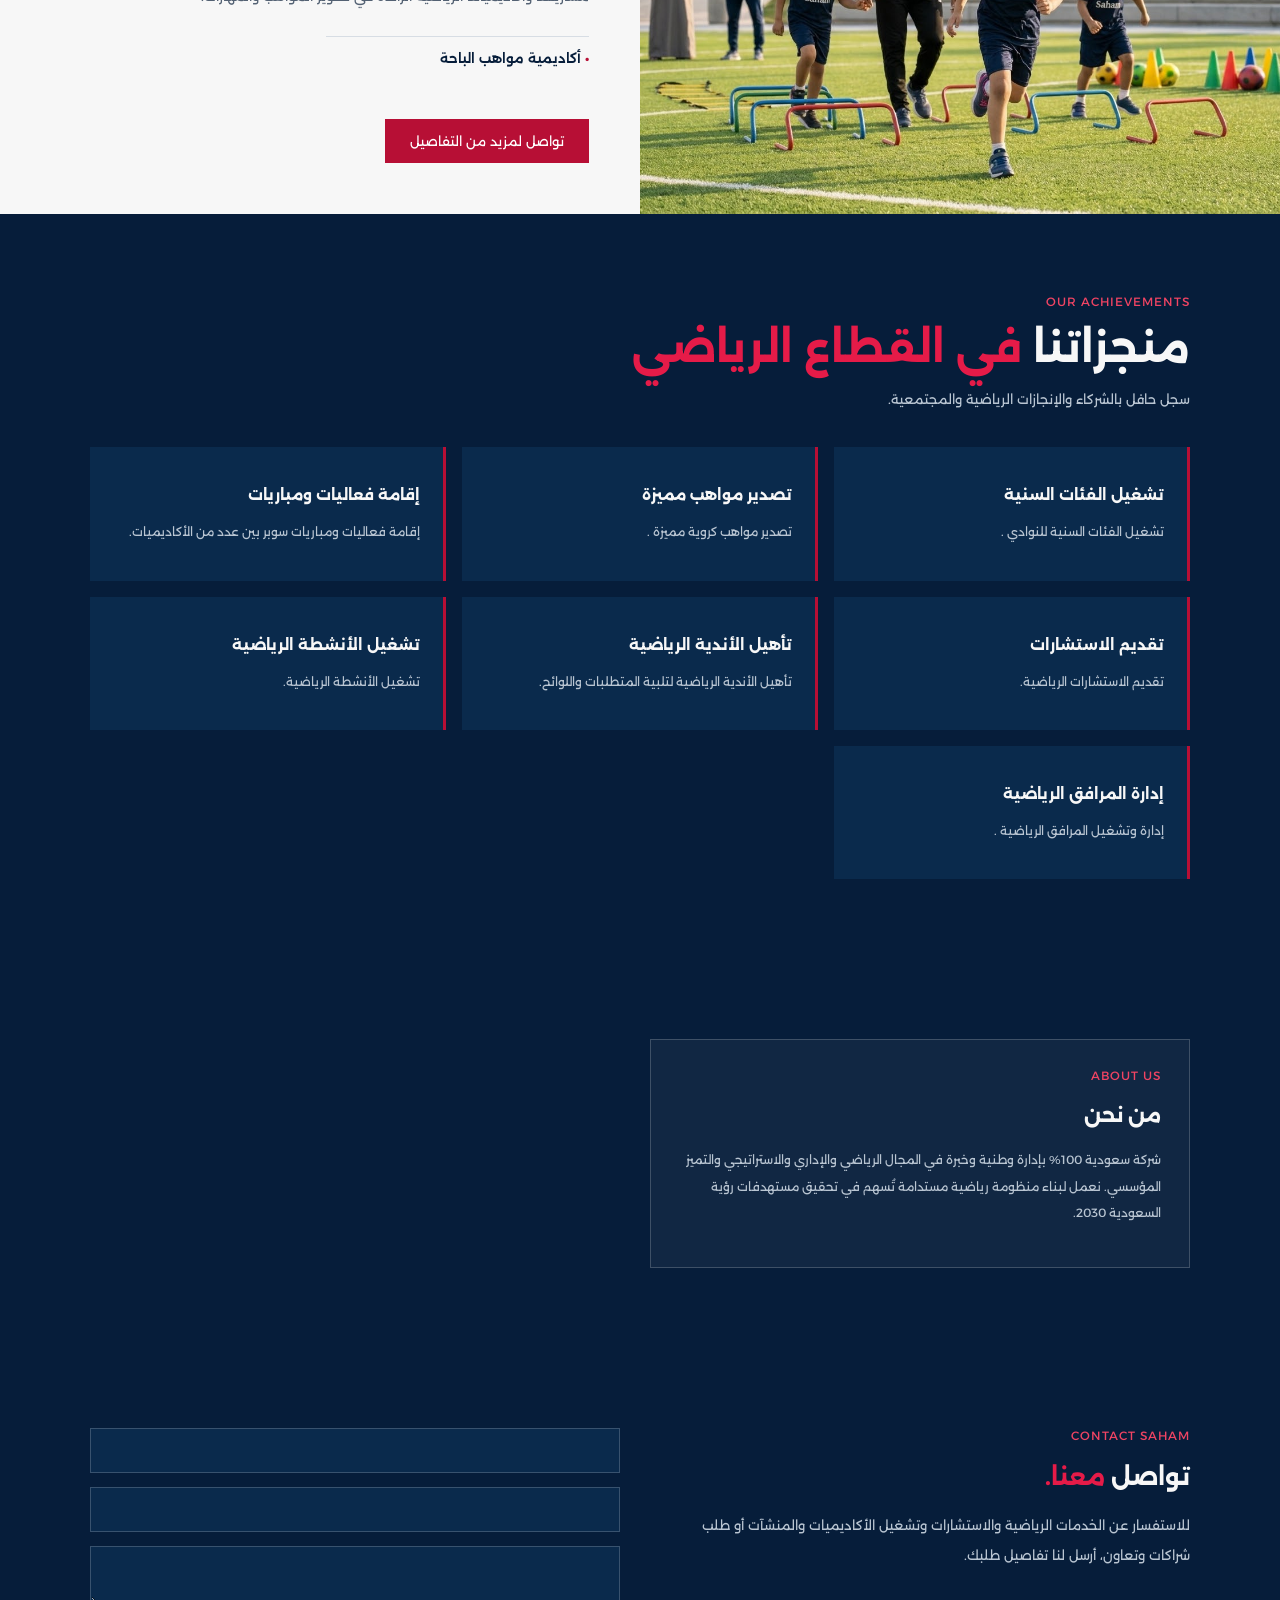
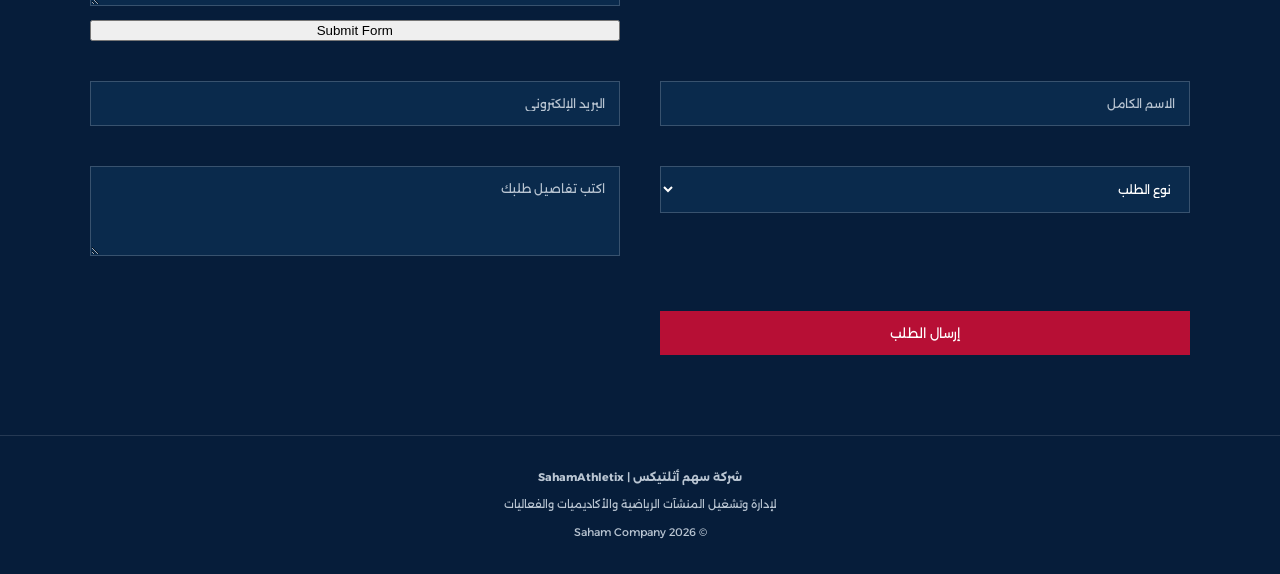
==== commit 9b678efc: "Update index.html" ====
--- a/index.html
+++ b/index.html
@@ -250,10 +250,13 @@
     </div>
     
     <!-- النموذج المعدل المربوط مباشرة -->
-<form id="contact-form">
-  <!-- مفتاح Access Key الخاص بك -->
+<form action="https://api.web3forms.com/submit" method="POST">
   <input type="hidden" name="access_key" value="4f31ae99-1d38-44b8-85e6-d3059043dc64">
-
+  <input type="text" name="name" required>
+  <input type="email" name="email" required>
+  <textarea name="message" required></textarea>
+  <button type="submit">Submit Form</button>
+</form>
   <!-- إعدادات عنوان الرسالة والحماية من البوتات -->
   <input type="hidden" name="subject" value="طلب جديد من موقع شركة سهم">
   <input type="checkbox" name="botcheck" class="hidden" style="display: none;">
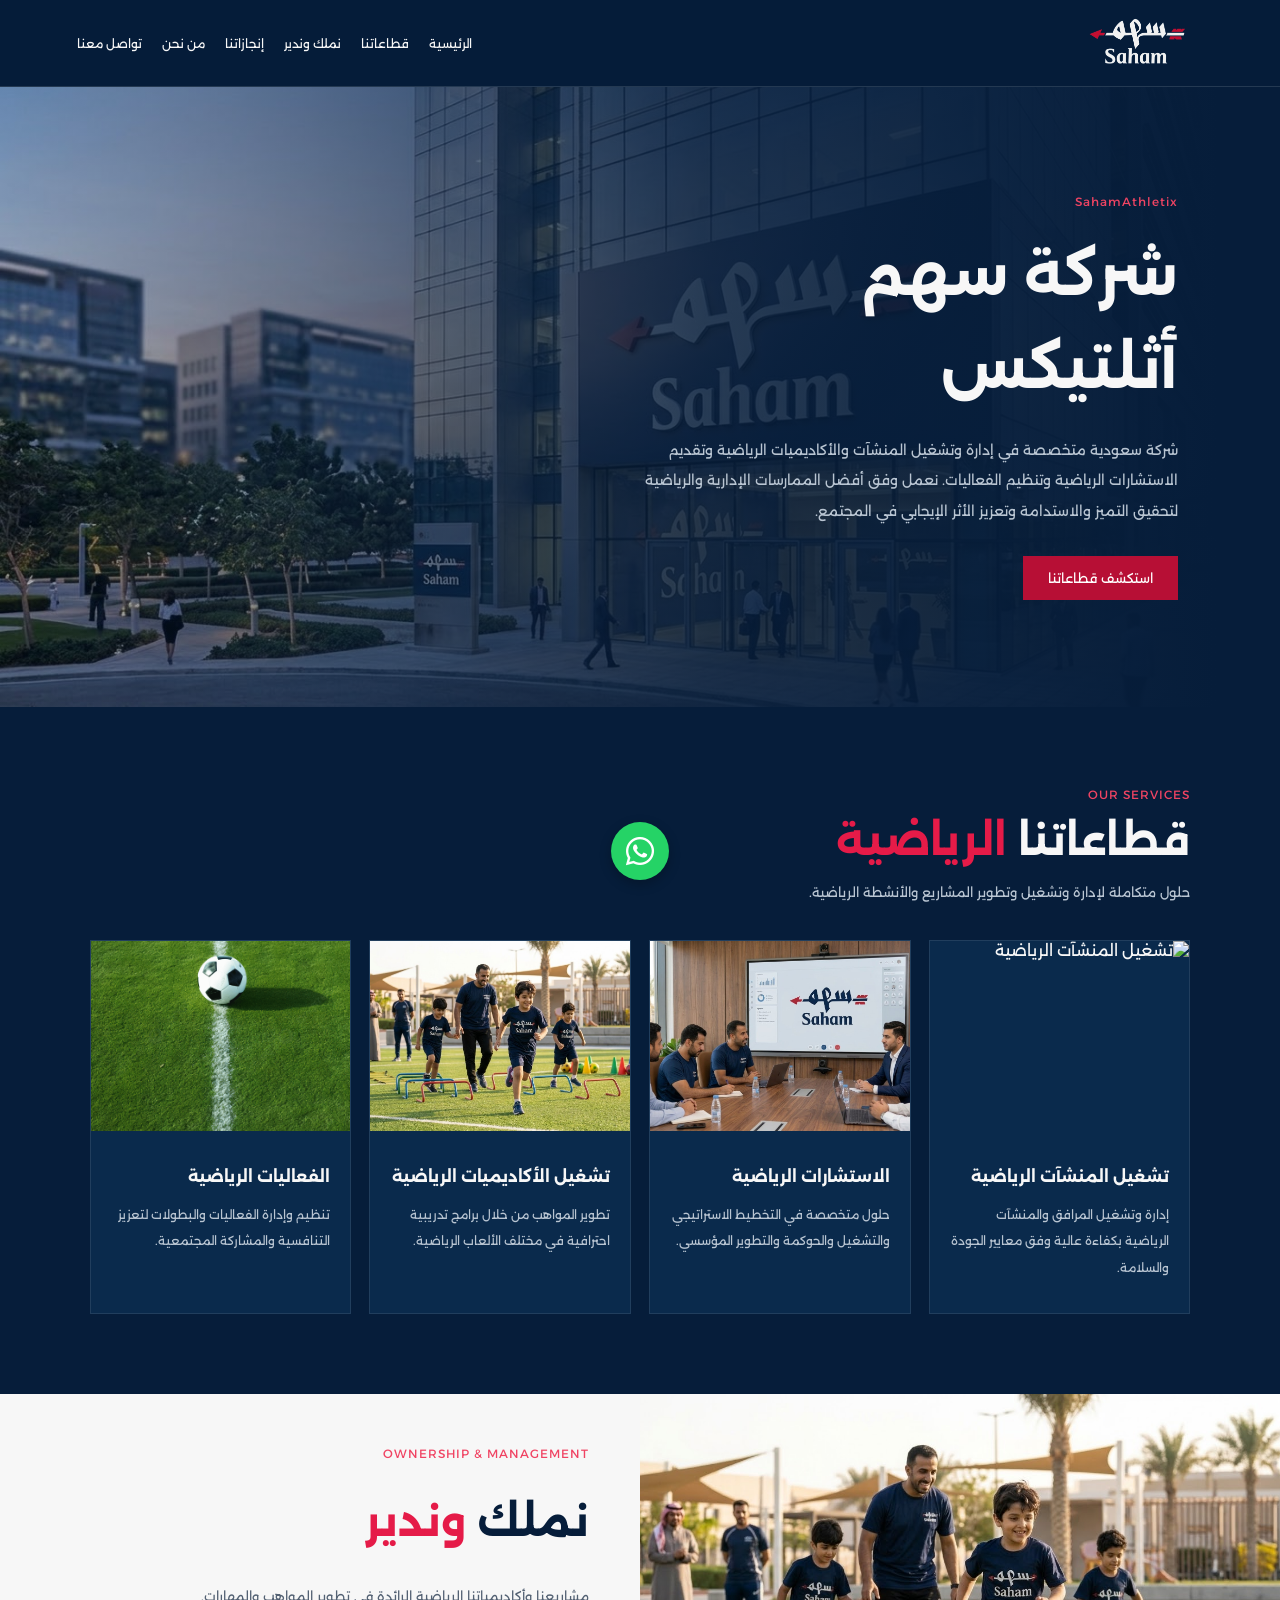
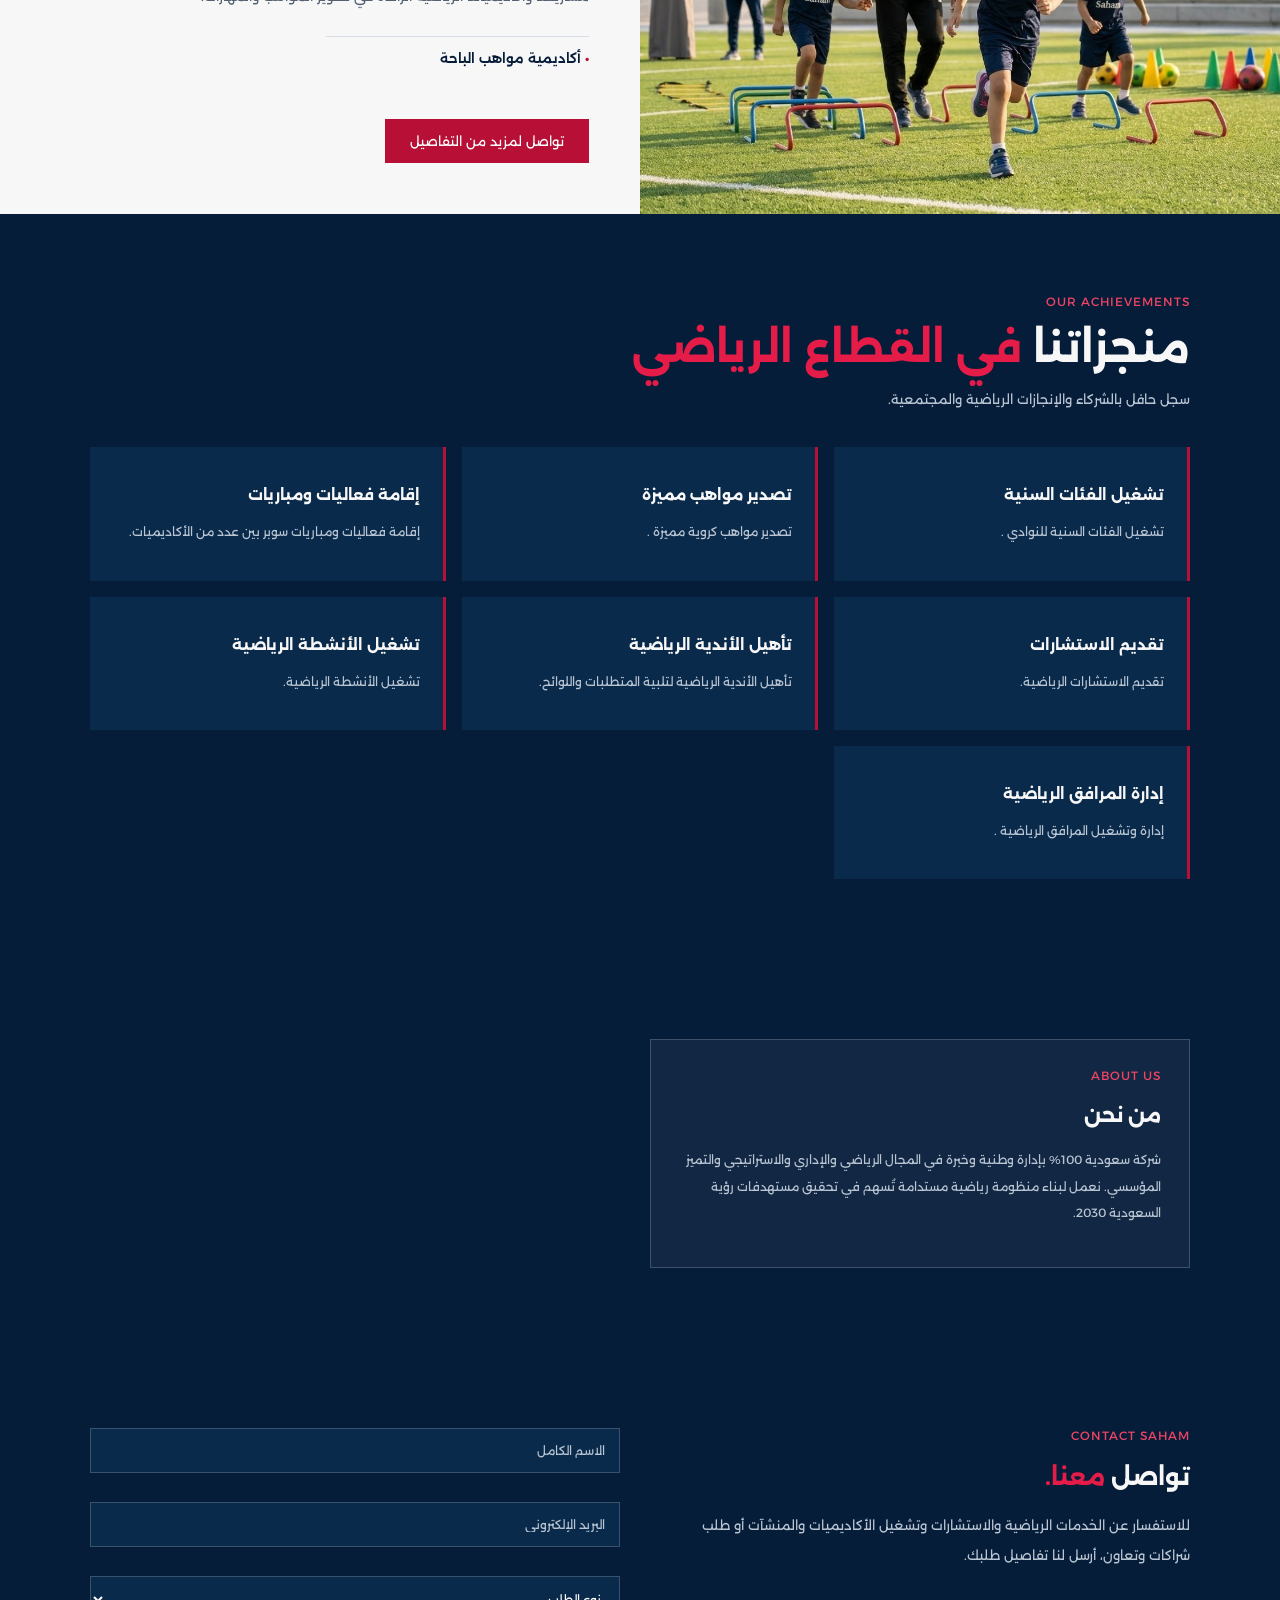
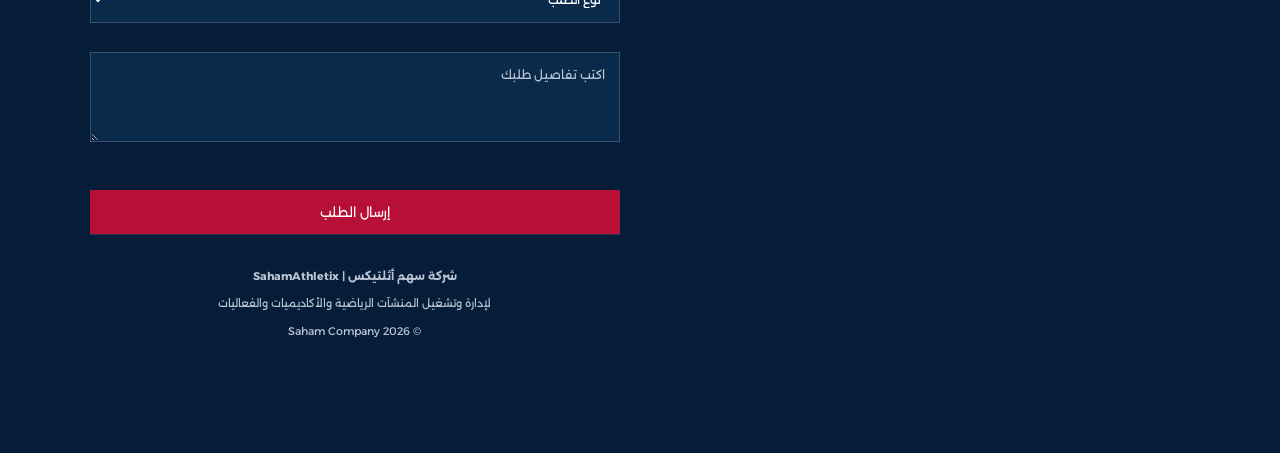
==== commit 2b7e9623: "Update index.html" ====
--- a/index.html
+++ b/index.html
@@ -250,38 +250,52 @@
     </div>
     
     <!-- النموذج المعدل المربوط مباشرة -->
-<form action="https://api.web3forms.com/submit" method="POST">
-  <input type="hidden" name="access_key" value="4f31ae99-1d38-44b8-85e6-d3059043dc64">
-  <input type="text" name="name" required>
-  <input type="email" name="email" required>
-  <textarea name="message" required></textarea>
-  <button type="submit">Submit Form</button>
-</form>
-  <!-- إعدادات عنوان الرسالة والحماية من البوتات -->
-  <input type="hidden" name="subject" value="طلب جديد من موقع شركة سهم">
-  <input type="checkbox" name="botcheck" class="hidden" style="display: none;">
-
-  <!-- حقول البيانات -->
-  <input type="text" name="الاسم الكامل" placeholder="الاسم الكامل" required>
-  <input type="email" name="البريد الإلكتروني" placeholder="البريد الإلكتروني" required>
-  
-  <select name="نوع الطلب" required>
-    <option value="">نوع الطلب</option>
-    <option value="تشغيل منشأة رياضية">تشغيل منشأة رياضية</option>
-    <option value="استشارات رياضية">استشارات رياضية</option>
-    <option value="تشغيل أكاديمية رياضية">تشغيل أكاديمية رياضية</option>
-    <option value="تنظيم فعالية رياضية">تنظيم فعالية رياضية</option>
-    <option value="شراكة أو تعاون">شراكة أو تعاون</option>
-    <option value="استفسار آخر">استفسار آخر</option>
-  </select>
-
-  <textarea name="تفاصيل الطلب" rows="4" placeholder="اكتب تفاصيل طلبك"></textarea>
-  <button class="button" type="submit">إرسال الطلب</button>
-</form>
-
-  </div>
-</section>
+<main>
+  <section>
+    <div>
+   <main>
+  <section>
+    <div>
+      <form action="https://api.web3forms.com/submit" method="POST">
+        <!-- مفتاح الوصول لخدمة Web3Forms -->
+        <input type="hidden" name="access_key" value="4f31ae99-1d38-44b8-85e6-d3059043dc64">
+        
+        <!-- إعدادات عنوان الرسالة والحماية من البوتات -->
+        <input type="hidden" name="subject" value="طلب جديد من موقع شركة سهم">
+        <input type="checkbox" name="botcheck" class="hidden" style="display: none;">
+
+        <!-- حقول البيانات الصحيحة -->
+        <div style="margin-bottom: 15px;">
+          <input type="text" name="الاسم الكامل" placeholder="الاسم الكامل" required>
+        </div>
+
+        <div style="margin-bottom: 15px;">
+          <input type="email" name="البريد الإلكتروني" placeholder="البريد الإلكتروني" required>
+        </div>
+        
+        <div style="margin-bottom: 15px;">
+          <select name="نوع الطلب" required>
+            <option value="">نوع الطلب</option>
+            <option value="تشغيل منشأة رياضية">تشغيل منشأة رياضية</option>
+            <option value="استشارات رياضية">استشارات رياضية</option>
+            <option value="تشغيل أكاديمية رياضية">تشغيل أكاديمية رياضية</option>
+            <option value="تنظيم فعالية رياضية">تنظيم فعالية رياضية</option>
+            <option value="شراكة أو تعاون">شراكة أو تعاون</option>
+            <option value="استفسار آخر">استفسار آخر</option>
+          </select>
+        </div>
+
+        <div style="margin-bottom: 15px;">
+          <textarea name="تفاصيل الطلب" rows="4" placeholder="اكتب تفاصيل طلبك" required></textarea>
+        </div>
+
+        <!-- زر إرسال واحد فقط -->
+        <button class="button" type="submit">إرسال الطلب</button>
+      </form>
+    </div>
+  </section>
 </main>
+
 
 <footer>
   <strong>شركة سهم أثلتيكس | SahamAthletix</strong>
